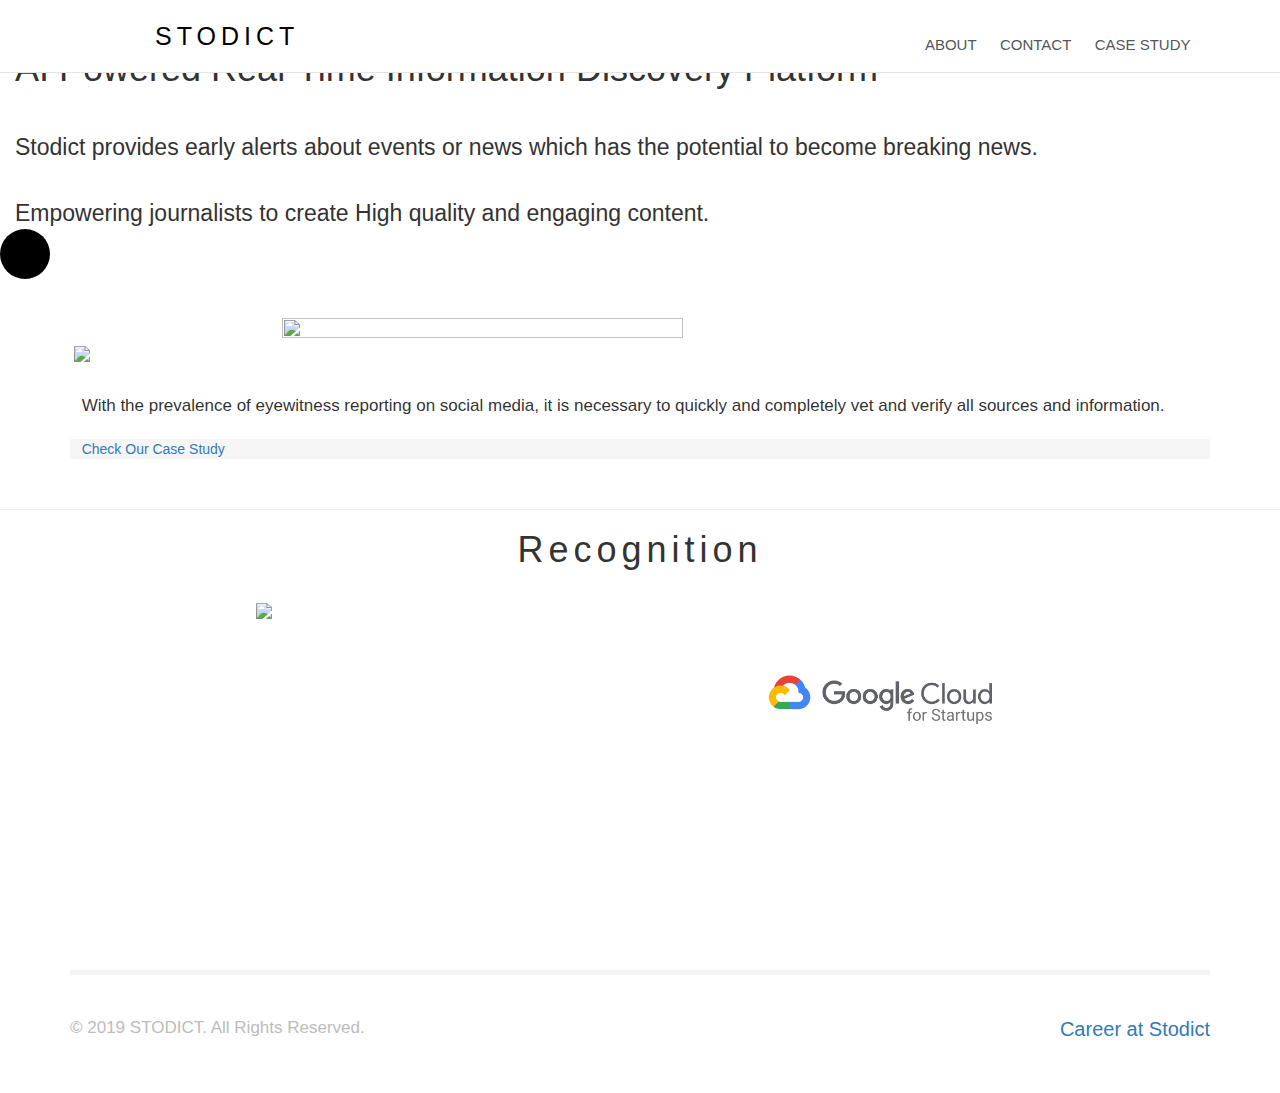
==== index.html @ 2df791da "recognition" ====
<!DOCTYPE html>
<html lang="en" >

<head>

<!-- Global site tag (gtag.js) - Google Analytics -->
<script async src="https://www.googletagmanager.com/gtag/js?id=UA-118294467-1"></script>
<script>
  window.dataLayer = window.dataLayer || [];
  function gtag(){dataLayer.push(arguments);}
  gtag('js', new Date());

  gtag('config', 'UA-118294467-1');
</script>

 
  <meta charset="UTF-8">
  <meta name="viewport" content="width=device-width, initial-scale=1">
  
  <meta name="google-site-verification" content="S7EbKhfclHa_oPUvwBUiOT16Jcrh5dKAraSUm3Cvvq4" />
  
  <title>STODICT|AI powered Media Intelligence platform</title>


<link href="https://fonts.googleapis.com/icon?family=Material+Icons" rel="stylesheet">
<link href="https://fonts.googleapis.com/css?family=Karla" rel="stylesheet">

      <link rel="stylesheet" href="css/style.css">
           

      <link rel="stylesheet" href="style2.css">
      <script type="application/ld+json">
{
  "@context": "http://schema.org",
  "@type": "Organization",
 "url": "http://www.stodict.com",
  "logo": "http://www.stodict.com/logot.png"
  "name": "ICO Analysis Platform",
  "contactPoint": {
    "@type": "ContactPoint",
    "telephone": "+918543048894",
    "contactType": "Customer service"
  }
}
</script>
      
      <style>
      .intro{display:none;}
      .pts:hover{display:inline;}
      
      .t1:hover {border-width:0px;}
      hr {
    display: block;
    height: 1px;
    border: 0;
    border-top: 1px solid #ccc;
    margin: 1em 0;
    padding: 0;
}
      </style>


</head>

<body>


<!doctype html>
<!--[if lt IE 7 ]> <html lang="en-US" prefix="og: http://ogp.me/ns#" class="ie6"> <![endif]-->
<!--[if IE 7 ]>    <html lang="en-US" prefix="og: http://ogp.me/ns#" class="ie7"> <![endif]-->
<!--[if IE 8 ]>    <html lang="en-US" prefix="og: http://ogp.me/ns#" class="ie8"> <![endif]-->
<!--[if IE 9 ]>    <html lang="en-US" prefix="og: http://ogp.me/ns#" class="ie9"> <![endif]-->
<!--[if (gt IE 9)|!(IE)]><!--> <html lang="en-US" prefix="og: http://ogp.me/ns#"> <!--<![endif]-->
<head>
	<meta charset="utf-8">
	<meta http-equiv="X-UA-Compatible" content="IE=edge,chrome=1">
	<title>STODICT</title>
    <meta name="viewport" content="width=device-width,initial-scale=1,minimal-ui">
	<link rel="shortcut icon" href="https://jasonalvis.co.uk/wp-content/themes/jasonalvis/assets/images/favicon.ico">
    <meta name="keywords" content="STODICT,cryptocurrenct,bitcoin,crypto trading">
    <meta name="mobile-web-app-capable" content="yes">
	<script type="text/javascript" src="js/ecl2mzj.js"></script>
		<script type="text/javascript" src="js/index.js"></script>

	<script type="text/javascript">try{Typekit.load();}catch(e){}</script>


<link rel="EditURI" type="application/rsd+xml" title="RSD" href="https://jasonalvis.co.uk/xmlrpc.php?rsd" />
<link rel="wlwmanifest" type="application/wlwmanifest+xml" href="https://jasonalvis.co.uk/wp-includes/wlwmanifest.xml" />
<link rel="stylesheet" href="https://maxcdn.bootstrapcdn.com/bootstrap/3.3.7/css/bootstrap.min.css">
<link rel="stylesheet" href="https://cdnjs.cloudflare.com/ajax/libs/font-awesome/4.7.0/css/font-awesome.min.css">

	<!--[if lt IE 9]>
	<script type="text/javascript" src="https://jasonalvis.co.uk/wp-content/themes/jasonalvis/assets/js/libs/selectivizr.min.js"></script>
	<![endif]-->
	
	<style>
	
    #bc{
        background-image:url("images/nasa.jpg");
    }

.dropdown {
    position: relative;
    display: inline-block;
}

.dropdown-content {
    display: none;
    position: absolute;
    background-color: #f1f1f1;
    min-width: 160px;
    box-shadow: 0px 8px 16px 0px rgba(0,0,0,0.2);
    z-index: 0;
}

.dropdown-content a {
    color: black;
    padding: 12px 16px;
    text-decoration: none;
    display: block;
}


.dropdown:hover .dropdown-content {display: block;}

.cat1:hover{background:#fff;}



.pl{height:84px;}

.topnav .icon {
  display: none;
}

@media screen and (max-width: 600px) {
  .topnav a:not(:first-child) {display: none;}
  .topnav a.icon {
    float: right;
    display: block;
  }
}

@media screen and (max-width: 600px) {
  .topnav.responsive {position: relative;}
  .topnav.responsive .icon {
    position: absolute;
    right: 0;
    top: 0;
  }
  .topnav.responsive a {
    float: none;
    display: block;
    text-align: left;
  }
}
	</style>
	
</head>

<body class="home blog">

	<div class="site-wrapper">


<div class="canvas-panel">
    <div class="js-canvas-close">
        <a href="#" class="icon" title="Close"></a>
    </div>

    



<div class="twitter-feed">
    <h6>Latest tweets</h6></div><!-- .twitter-feed --></div><!-- .canvas-panel -->
		<div class="site-main">
			<div class="site-content">
				<header class="header">
					<div class="container">
						<div class="column-group">
							<h1 class="logo">
								<a href="" title="STODIC">
									STODICT							</a>
							</h1>

<div class="topnav" id="myTopnav">
              <div style="float:right;padding-top:34px;">
                <a href="about.html" class="mbh" style="font-size:15px;color:#53565a;">ABOUT</a>&nbsp &nbsp &nbsp
                
                <!--<div class="dropdown">-->
             <!--<a href="" class="dropbtn" style="font-size:15px;color:#53565a;">SERVICES</a>&nbsp &nbsp &nbsp-->
              <!--<div class="dropdown-content">-->
    <!--<a class="cat1" href="/indexb.html">Corporates</a>-->
    <!--<a class="cat1" href="#">News</a>-->
    <!--<a class="cat1" href="#">Finance</a>-->
  <!--</div>-->
  <!--</div>-->
               <!---->
                                <a href="contact.html" class="mbh" style="font-size:15px;color:#53565a;">CONTACT</a>&nbsp &nbsp &nbsp
                                <a href="/Stodict.pdf" class="mbh" style="font-size:15px;color:#53565a;">CASE STUDY</a>&nbsp &nbsp &nbsp

                <a href="javascript:void(0);" class="icon" onclick="myFunction()">
    <i class="fa fa-bars"></i>
  </a>
              </div></div>

						</div><!-- .column-group -->
					</div><!-- .container -->
					
				</header>

<section class="home-introduction" id="bc">
    <div class="image">
    </div>

    <table>
        <tr>
            <td>
                <div class="container">
                    <div class="hell" style=" width:100%;padding-top:2.5%;font-size: 23px;">
                        <h1 class="headai" style="">AI Powered Real-Time Information Discovery Platform</h1>
                        </br>Stodict provides early alerts about events or news which has the potential to become breaking news.</br>
                        </br>Empowering journalists to create High quality and engaging content.</br>
                        
                        
                    </div>
                    
                </div>
                
            </td>
        </tr>
    </table>

    <a href="#std" class="arrow arrow-down scroll-down">
        Scroll Down    </a>
        
</section>

<section class="mbbot"> <div class="botmb" style="padding-top:3%;width:100%;"><img style="width:56%;height:20%;display:block;margin:auto;" src="ezgif.gif"></section>
<section class="section-txt module-top scroll-down-to" id="std">
    <div class="container">
        <div class="column-group">
        
         <div class="column two" id="clk">
            <!---
                <a href="#" class="button button-lg button-reverse" title="About me">
                    STODICT               </a>
                    
                    --->
                    <img src="images/cross4.png" style="padding:1px; padding-left:4px;"></img>


            </div>
        
            <div class="column one">
                <p style="color:#dc4f46;font-family: sans-serif;"></p></br>
                <ul>
                <li style="display:flex;"> &nbsp &nbsp<p class="pts" style="color:#000000d4;display:inline;font-family: sans-serif;">With the prevalence of eyewitness reporting on social media, it is necessary to quickly and completely vet and verify all sources and information.
</p></li></br>



		<li style="display:flex; background-color: whitesmoke;"> &nbsp &nbsp<a href="/Stodict.pdf" class="pts" style="display:inline;font-family:  sans-serif;"> Check Our Case Study
</a></li></br>


                </ul>
            </div>
            
            

            
        </div><!-- .column-group -->
    </div><!-- .container -->
</section>
                <hr/>
                <section>
                    <div><h1 style="text-align:center;font-family: 'Montserrat', sans-serif; font-weight:400;letter-spacing: 5px;
    color: #333;">Recognition</h1></br>
                        <div style=" margin-left:20%;">
                        <div style="height:100%;width:50%;float:left;"><img style="width:224px; align:center;" src="images/nasscom.jpg"></div>
                        <div style="height:100%;width:50%;float:right; padding-top:7%;"><img style="width:224px; align:center;" src="images/gcs.png"></div>
                         </div>
                        </div>
                </section>
                </br> </br> </br> </br> </br> </br> </br> </br> </br> </br> </br> </br> </br> </br> </br> </br>

                    <footer class="footer">
                        <div class="container">
                            <div class="column-group">
                                <div class="column">
                                    <p>&copy; 2019 STODICT. All Rights Reserved.</p>
                                </div>

                                <div class="column">
                                    <div class="social-links">
                                        <ul>
                                         <a href="careers.html" style="font-size:20px;">Career at Stodict</a>
                                         
                                        </ul>
                                    </div>
                                </div>
                            </div><!-- .column-group -->
                        </div><!-- .container -->
                    </footer>

                    
                </div><!-- .site-content -->
            </div><!-- .site-main -->

  <script src='https://cdnjs.cloudflare.com/ajax/libs/vue/2.3.4/vue.min.js'></script>
<script src='https://cdnjs.cloudflare.com/ajax/libs/vue-resource/1.2.1/vue-resource.min.js'></script>
<script>
function myFunction() {
    var x = document.getElementById("myTopnav");
    if (x.className === "topnav") {
        x.className += " responsive";
    } else {
        x.className = "topnav";
    }
}
</script>
    <script  src="js/indext.js"></script>
    <!-- Start of Async Drift Code -->
<script>
"use strict";

!function() {
  var t = window.driftt = window.drift = window.driftt || [];
  if (!t.init) {
    if (t.invoked) return void (window.console && console.error && console.error("Drift snippet included twice."));
    t.invoked = !0, t.methods = [ "identify", "config", "track", "reset", "debug", "show", "ping", "page", "hide", "off", "on" ], 
    t.factory = function(e) {
      return function() {
        var n = Array.prototype.slice.call(arguments);
        return n.unshift(e), t.push(n), t;
      };
    }, t.methods.forEach(function(e) {
      t[e] = t.factory(e);
    }), t.load = function(t) {
      var e = 3e5, n = Math.ceil(new Date() / e) * e, o = document.createElement("script");
      o.type = "text/javascript", o.async = !0, o.crossorigin = "anonymous", o.src = "https://js.driftt.com/include/" + n + "/" + t + ".js";
      var i = document.getElementsByTagName("script")[0];
      i.parentNode.insertBefore(o, i);
    };
  }
}();
drift.SNIPPET_VERSION = '0.3.1';
drift.load('ifd7xdirtkdr');
</script>
<!-- End of Async Drift Code -->

        </div><!-- .site-wrapper -->
	</body>
</html>



</body>

</html>
---- css/style.css ----
html,body,div,span,applet,object,iframe,h1,h2,h3,h4,h5,h6,p,blockquote,pre,a,abbr,acronym,address,big,cite,code,del,dfn,em,img,ins,kbd,q,s,samp,small,strike,strong,sub,sup,tt,var,b,u,i,center,dl,dt,dd,ol,ul,li,fieldset,form,label,legend,table,caption,tbody,tfoot,thead,tr,th,td,article,aside,canvas,details,embed,figure,figcaption,footer,header,hgroup,menu,nav,output,ruby,section,summary,time,mark,audio,video {
    margin: 0;
    padding: 0;
    border: 0;
    font: inherit;
    font-size: 100%;
    vertical-align: baseline;
}

#team{
height:100vh;
}
#teams{background-color:#fcfcfc;padding-bottom: 150px;}
#demo{height:100%;padding:74px;}
#demod{}
#graph{height:100vh;}
#tle{
text-align:center;
width: 100%;
  font-family: "Yeseva One", cursive;
  font-size: 3.3em;
  color: #282828;
  margin-bottom: 15px;
}

.img{
margin:auto;
padding:0px;
display:inline;
border-radius: 100%;
  color: #fafafa;
  display: -webkit-box;
  display: -ms-flexbox;
  display: flex;
  -webkit-box-flex: 0;
  -ms-flex: 0 0 200px;
  flex: 0 0 200px;
  height: 100px;
  -webkit-box-pack: center;
  -ms-flex-pack: center;
  justify-content: center;
  overflow: hidden;
  position: relative;
  width: auto;
}
.lin{width:50px;height:50px;}

.t1{
text-align: center;

padding-top:51px;
border-color:#80808038;
border-style:solid;
border-width:1px;
float:left;
width:300px;
height:329px;}

.t1{
text-align: center;
padding-top:51px;
float:left;
width:300px;
height:329px;}

.img:hover{

    opacity: 0.4;
}
#cnt{
width:1000px;
 padding-top: 2%;
    top: 0;
    bottom: 0;
    left: 0;
    right: 0;
    margin:auto;
    padding-bottom:2%;

}
.cnt2{
width:1000px;
 padding-top: 2%;
    top: 0;
    bottom: 0;
    left: 0;
    right: 0;
    margin:auto;

}
html {
    line-height: 1;
}

ol,ul {
    list-style: none;
}

table {
    border-collapse: collapse;
    border-spacing: 0;
}

caption,th,td {
    text-align: left;
    font-weight: normal;
    vertical-align: middle;
}

q,blockquote {
    quotes: none;
}

q:before,q:after,blockquote:before,blockquote:after {
    content: "";
    content: none;
}

a img {
    border: none;
}

article,aside,details,figcaption,figure,footer,header,hgroup,menu,nav,section,summary {
    display: block;
}

@font-face {
    font-family:'icomoon';src:url("../fonts/icomoon.eot?igw93o");src:url("../fonts/icomoon.eot?#iefixigw93o") format("embedded-opentype"),url("../fonts/icomoon.woff?igw93o") format("woff"),url("../fonts/icomoon.ttf?igw93o") format("truetype"),url("../fonts/icomoon.svg?igw93o#icomoon") format("svg");font-weight:normal;font-style:normal;
}

[class^="icon-"],[class*=" icon-"] {
    font-family: 'icomoon';
    speak: none;
    font-style: normal;
    font-weight: normal;
    font-variant: normal;
    text-transform: none;
    line-height: 1;
    -webkit-font-smoothing: antialiased;
    -moz-osx-font-smoothing: grayscale;
}

.icon-mail:before {
    content: "\e60b";
}

.icon-twitter:before {
    content: "\e60a";
}

.icon-skype:before {
    content: "\e609";
}

.icon-pinterest:before {
    content: "\e608";
}

.icon-github:before {
    content: "\e600";
}

.icon-googleplus:before {
    content: "\e603";
}

.icon-linkedin:before {
    content: "\e604";
}

.icon-facebook:before {
    content: "\e607";
}

.icon-magento:before {
    content: "\e605";
}

.icon-design:before {
    content: "\e60c";
}

.icon-cart:before {
    content: "\e601";
}

.icon-mobile:before {
    content: "\e602";
}

.icon-code:before {
    content: "\e606";
}

.icon-wordpress:before {
    content: "\e60d";
}

@-moz-keyframes spinningH {
    from {
        -moz-transform: rotateX(0deg) rotateY(0deg);
    }

    to {
        -moz-transform: rotateX(360deg) rotateY(360deg);
    }
}

@-webkit-keyframes spinningH {
    from {
        -webkit-transform: rotateX(0deg) rotateY(0deg);
    }

    to {
        -webkit-transform: rotateX(360deg) rotateY(360deg);
    }
}

@-o-keyframes spinningH {
    from {
        -o-transform: rotateX(0deg) rotateY(0deg);
    }

    to {
        -o-transform: rotateX(360deg) rotateY(360deg);
    }
}

@-ms-keyframes spinningH {
    from {
        -ms-transform: rotateX(0deg) rotateY(0deg);
    }

    to {
        -ms-transform: rotateX(360deg) rotateY(360deg);
    }
}

@keyframes spinningH {
    from {
        transform: rotateX(0deg) rotateY(0deg);
    }

    to {
        transform: rotateX(360deg) rotateY(360deg);
    }
}

@-webkit-keyframes bounce {
    0%,20%,50%,80%,100% {
        -webkit-transform: translateY(0);
    }

    40% {
        -webkit-transform: translateY(-30px);
    }

    60% {
        -webkit-transform: translateY(-15px);
    }
}

@-moz-keyframes bounce {
    0%,20%,50%,80%,100% {
        -moz-transform: translateY(0);
    }

    40% {
        -moz-transform: translateY(-30px);
    }

    60% {
        -moz-transform: translateY(-15px);
    }
}

@-o-keyframes bounce {
    0%,20%,50%,80%,100% {
        -o-transform: translateY(0);
    }

    40% {
        -o-transform: translateY(-30px);
    }

    60% {
        -o-transform: translateY(-15px);
    }
}

@keyframes bounce {
    0%,20%,50%,80%,100% {
        transform: translateY(0);
    }

    40% {
        transform: translateY(-30px);
    }

    60% {
        transform: translateY(-15px);
    }
}

@-moz-keyframes fadeInDown {
    0% {
        -moz-transform: translateY(-20px);
        transform: translateY(-20px);
        opacity: 0;
    }

    100% {
        -moz-transform: translateY(0);
        transform: translateY(0);
        opacity: 1;
    }
}

@-webkit-keyframes fadeInDown {
    0% {
        -webkit-transform: translateY(-20px);
        transform: translateY(-20px);
        opacity: 0;
    }

    100% {
        -webkit-transform: translateY(0);
        transform: translateY(0);
        opacity: 1;
    }
}

@-o-keyframes fadeInDown {
    0% {
        -o-transform: translateY(-20px);
        transform: translateY(-20px);
        opacity: 0;
    }

    100% {
        -o-transform: translateY(0);
        transform: translateY(0);
        opacity: 1;
    }
}

@-ms-keyframes fadeInDown {
    0% {
        -ms-transform: translateY(-20px);
        transform: translateY(-20px);
        opacity: 0;
    }

    100% {
        -ms-transform: translateY(0);
        transform: translateY(0);
        opacity: 1;
    }
}

@keyframes fadeInDown {
    0% {
        transform: translateY(-20px);
        opacity: 0;
    }

    100% {
        transform: translateY(0);
        opacity: 1;
    }
}

.bounce {
    -webkit-animation: 1s ease both;
    -moz-animation: 1s ease both;
    -ms-animation: 1s ease both;
    -o-animation: 1s ease both;
    animation: 1s ease both;
    -webkit-animation-name: bounce;
    -moz-animation-name: bounce;
    -o-animation-name: bounce;
    animation-name: bounce;
}

.fade-in-down {
    -webkit-animation: 1s ease both;
    -moz-animation: 1s ease both;
    -ms-animation: 1s ease both;
    -o-animation: 1s ease both;
    animation: 1s ease both;
    -webkit-animation-name: fadeInDown;
    -moz-animation-name: fadeInDown;
    -o-animation-name: fadeInDown;
    animation-name: fadeInDown;
}

.css-animate {
    -webkit-animation-fill-mode: both;
    -moz-animation-fill-mode: both;
    -ms-animation-fill-mode: both;
    -o-animation-fill-mode: both;
    animation-fill-mode: both;
    -webkit-animation-duration: 1s;
    -moz-animation-duration: 1s;
    -ms-animation-duration: 1s;
    -o-animation-duration: 1s;
    animation-duration: 1s;
}

.css-fade-in {
    -webkit-animation-duration: .7s;
    -moz-animation-duration: .7s;
    -ms-animation-duration: .7s;
    -o-animation-duration: .7s;
    animation-duration: .7s;
    -webkit-animation-delay: .3s;
    -moz-animation-delay: .3s;
    -ms-animation-delay: .3s;
    -o-animation-delay: .3s;
    animation-delay: .3s;
    -webkit-animation-name: css-fade-in;
    -moz-animation-name: css-fade-in;
    -o-animation-name: css-fade-in;
    animation-name: css-fade-in;
}

@-webkit-keyframes css-fade-in {
    0% {
        opacity: 0;
    }

    100% {
        opacity: 1;
    }
}

@-moz-keyframes css-fade-in {
    0% {
        opacity: 0;
    }

    100% {
        opacity: 1;
    }
}

@-o-keyframes css-fade-in {
    0% {
        opacity: 0;
    }

    100% {
        opacity: 1;
    }
}

@keyframes css-fade-in {
    0% {
        opacity: 0;
    }

    100% {
        opacity: 1;
    }
}/*! normalize.css v3.0.0 | MIT License | git.io/normalize */html {
    font-family: sans-serif;
    -ms-text-size-adjust: 100%;
    -webkit-text-size-adjust: 100%;
}

body {
    margin: 0;
}

article,aside,details,figcaption,figure,footer,header,hgroup,main,nav,section,summary {
    display: block;
}

audio,canvas,progress,video {
    display: inline-block;
    vertical-align: baseline;
}

audio:not([controls]) {
    display: none;
    height: 0;
}

[hidden],template {
    display: none;
}

a {
    background: transparent;
}

a:active,a:hover {
    outline: 0;
}

abbr[title] {
    border-bottom: 1px dotted;
}

b,strong {
    font-weight: bold;
}

dfn {
    font-style: italic;
}

h1 {
    font-size: 2em;
    margin: 0.67em 0;
}

mark {
    background: #ff0;
    color: #000;
}

small {
    font-size: 80%;
}

sub,sup {
    font-size: 75%;
    line-height: 0;
    position: relative;
    vertical-align: baseline;
}

sup {
    top: -0.5em;
}

sub {
    bottom: -0.25em;
}

img {
    border: 0;
}

svg:not(:root) {
    overflow: hidden;
}

figure {
    margin: 1em 40px;
}

hr {
    -moz-box-sizing: content-box;
    box-sizing: content-box;
    height: 0;
}

pre {
    overflow: auto;
}

code,kbd,pre,samp {
    font-family: monospace, monospace;
    font-size: 1em;
}

button,input,optgroup,select,textarea {
    color: inherit;
    font: inherit;
    margin: 0;
}

button {
    overflow: visible;
}

button,select {
    text-transform: none;
}

button,html input[type="button"],input[type="reset"],input[type="submit"] {
    -webkit-appearance: button;
    cursor: pointer;
}

button[disabled],html input[disabled] {
    cursor: default;
}

button::-moz-focus-inner,input::-moz-focus-inner {
    border: 0;
    padding: 0;
}

input {
    line-height: normal;
}

input[type="checkbox"],input[type="radio"] {
    box-sizing: border-box;
    padding: 0;
}

input[type="number"]::-webkit-inner-spin-button,input[type="number"]::-webkit-outer-spin-button {
    height: auto;
}

input[type="search"] {
    -webkit-appearance: textfield;
    -moz-box-sizing: content-box;
    -webkit-box-sizing: content-box;
    box-sizing: content-box;
}

input[type="search"]::-webkit-search-cancel-button,input[type="search"]::-webkit-search-decoration {
    -webkit-appearance: none;
}

fieldset {
    border: 1px solid #c0c0c0;
    margin: 0 2px;
    padding: 0.35em 0.625em 0.75em;
}

legend {
    border: 0;
    padding: 0;
}

textarea {
    overflow: auto;
}

optgroup {
    font-weight: bold;
}

table {
    border-collapse: collapse;
    border-spacing: 0;
}

td,th {
    padding: 0;
}

body {
    font-family: "proxima-nova",sans-serif;
    color: #333;
    font-weight: 400;
}

img {
    vertical-align: middle;
    max-width: 100%;
    height: auto;
}

a {
    text-decoration: none;
    -webkit-transition: color 0.1s linear;
    -moz-transition: color 0.1s linear;
    -o-transition: color 0.1s linear;
    transition: color 0.1s linear;
}

*::selection {
    background: #06ba8f;
    color: #fff;
}

*::-moz-selection {
    background: #06ba8f;
    color: #fff;
}

.site-content {
    padding-top: 120px;
}

@media only screen and (min-width: 993px) {
    .site-content {
        padding-top: 146px;
    }
}

.home .site-content {
    padding-top: 0;
}

input[type="text"],input[type="email"],input[type="search"],input[type="password"],textarea {
    -webkit-appearance: caret;
    -moz-appearance: caret;
    -webkit-border-radius: 0;
    -moz-border-radius: 0;
    -ms-border-radius: 0;
    -o-border-radius: 0;
    border-radius: 0;
}

fieldset {
    width: 100%;
    overflow: hidden;
    padding: 0;
    margin: 0;
    border: 0;
}

fieldset label {
    display: block;
    font-size: 17px;
    line-height: 28px;
    margin-bottom: 5px;
}

fieldset textarea,fieldset input {
    width: 100%;
    border: 1px solid #fff;
    background-color: #fff;
    font-size: 17px;
    padding: 7px 10px;
    margin: 0 0 15px;
    outline: none;
}

fieldset textarea:-webkit-autofill,fieldset input:-webkit-autofill {
    -webkit-box-shadow: 0 0 0 1000px white inset;
}

fieldset textarea.scf_error,fieldset input.scf_error {
    border-width: 2px;
    border-color: #c0392b;
}

fieldset textarea {
    line-height: 26px;
    resize: none;
}

#scf_contact {
    margin-top: 10px;
    -webkit-border-radius: 0;
    -moz-border-radius: 0;
    -ms-border-radius: 0;
    -o-border-radius: 0;
    border-radius: 0;
}

p.scf_success {
    background-color: #06ba8f;
    color: #fff;
    padding: 8px 15px;
}

p.scf_error {
    background-color: #c0392b;
    color: #fff;
    padding: 8px 15px;
}

#scf_success ul {
    font-size: 17px;
    line-height: 28px;
}

#scf_success ul li+li {
    margin-top: 15px;
}

#scf_success .label,#scf_success .value {
    display: block;
}

#scf_success .label {
    font-size: 17px;
    margin-bottom: 5px;
}

#scf_success .value {
    background-color: #fff;
    padding: 7px 10px;
}

.scf_reset {
    margin: 40px 0 0;
}

h1,.h1 {
    margin: 0;
    font-size: 28px;
    line-height: 28px;
    font-weight: 700;
    margin-bottom: 30px;
}

@media only screen and (min-width: 480px) {
    h1,.h1 {
        font-size: 33px;
        line-height: 35px;
    }
}

@media only screen and (min-width: 601px) {
    h1,.h1 {
        font-size: 52px;
        line-height: 50px;
    }
}

h2,.h2 {
    margin: 0 0 6px;
    font-size: 28px;
    line-height: 34px;
    font-weight: 600;
}

h3,.h3 {
    margin: 0 0 9px;
    font-size: 19px;
    line-height: 26px;
    font-weight: 600;
}

p {
    font-size: 17px;
    line-height: 26px;
    margin-bottom: 20px;
}

p.last,p:last-child {
    margin-bottom: 0;
}

p a:hover {
    color: #06ba8f;
}

a {
    color: #bcbcbc;
}

a:hover {
    color: #333;
}

a.active {
    color: #06ba8f;
    cursor: default;
}

a.active:hover {
    color: #06ba8f;
}

input[type="submit"],.button {
    display: inline-block;
    padding: 13px 22px;
    margin: 0;
    border: 2px solid #06ba8f;
    text-align: center;
    font-weight: 600;
    background-color: #06ba8f;
    color: #fff;
    font-size: 16px;
    -webkit-transition: background-color 0.2s ease-out;
    -webkit-transition-delay: 0s;
    -moz-transition: background-color 0.2s ease-out 0s;
    -o-transition: background-color 0.2s ease-out 0s;
    transition: background-color 0.2s ease-out 0s;
}

input[type="submit"].button-lg,.button.button-lg {
    padding: 20px 35px;
}

input[type="submit"]:hover,.button:hover {
    background-color: #181818;
    border-color: #181818;
    color: #fff;
}

input[type="submit"].button-reverse,.button.button-reverse {
    background-color: #fff;
    color: #333;
}

input[type="submit"].button-reverse:hover,.button.button-reverse:hover {
    background-color: #181818;
    color: #fff;
}

.nav-btn {
    display: block;
    margin: 0;
    padding: 0;
    width: 29px;
    height: 25px;
    overflow: hidden;
    border: 0;
    outline: none;
    background-color: transparent;
}

.nav-btn span {
    display: block;
    width: 100%;
    height: 3px;
    font-size: 0;
    background-color: #000;
    -webkit-transform: translateY(0px);
    -moz-transform: translateY(0px);
    -ms-transform: translateY(0px);
    -o-transform: translateY(0px);
    transform: translateY(0px);
    -webkit-transition-property: all;
    -moz-transition-property: all;
    -o-transition-property: all;
    transition-property: all;
    -webkit-transition-duration: 0.3s;
    -moz-transition-duration: 0.3s;
    -o-transition-duration: 0.3s;
    transition-duration: 0.3s;
}

.nav-btn span:before,.nav-btn span:after {
    content: "";
    position: absolute;
    left: 0;
    width: 100%;
    height: 100%;
    background-color: #000;
    -webkit-transition-property: -webkit-transform,background;
    -moz-transition-property: -moz-transform,background;
    -o-transition-property: -o-transform,background;
    transition-property: transform,background;
    -webkit-transition-duration: 0.3s,0.3s;
    -moz-transition-duration: 0.3s,0.3s;
    -o-transition-duration: 0.3s,0.3s;
    transition-duration: 0.3s,0.3s;
}

.nav-btn span:before {
    -webkit-transform: translateY(-9px);
    -moz-transform: translateY(-9px);
    -ms-transform: translateY(-9px);
    -o-transform: translateY(-9px);
    transform: translateY(-9px);
}

.nav-btn span:after {
    -webkit-transform: translateY(9px);
    -moz-transform: translateY(9px);
    -ms-transform: translateY(9px);
    -o-transform: translateY(9px);
    transform: translateY(9px);
}

.canvas-open .nav-btn span {
    -webkit-transform: translateY(16px);
    -moz-transform: translateY(16px);
    -ms-transform: translateY(16px);
    -o-transform: translateY(16px);
    transform: translateY(16px);
}

.canvas-open .nav-btn span:before {
    -webkit-transform: translateY(-16px) rotate(45deg);
    -moz-transform: translateY(-16px) rotate(45deg);
    -ms-transform: translateY(-16px) rotate(45deg);
    -o-transform: translateY(-16px) rotate(45deg);
    transform: translateY(-16px) rotate(45deg);
}

.canvas-open .nav-btn span:after {
    -webkit-transform: translateY(-16px) rotate(-45deg);
    -moz-transform: translateY(-16px) rotate(-45deg);
    -ms-transform: translateY(-16px) rotate(-45deg);
    -o-transform: translateY(-16px) rotate(-45deg);
    transform: translateY(-16px) rotate(-45deg);
}

.canvas-open .nav-btn:hover span:before {
    -webkit-transform: translateY(-16px) rotate(45deg);
    -moz-transform: translateY(-16px) rotate(45deg);
    -ms-transform: translateY(-16px) rotate(45deg);
    -o-transform: translateY(-16px) rotate(45deg);
    transform: translateY(-16px) rotate(45deg);
}

.canvas-open .nav-btn:hover span:after {
    -webkit-transform: translateY(-16px) rotate(-45deg);
    -moz-transform: translateY(-16px) rotate(-45deg);
    -ms-transform: translateY(-16px) rotate(-45deg);
    -o-transform: translateY(-16px) rotate(-45deg);
    transform: translateY(-16px) rotate(-45deg);
}

.scroll-down {
    display: inline-block;
    width: 50px;
    height: 50px;
    background-color: #000;
    z-index: 10;
    -webkit-border-radius: 100%;
    -moz-border-radius: 100%;
    -ms-border-radius: 100%;
    -o-border-radius: 100%;
    border-radius: 100%;
    background-image: url('bg.jpg');
    background-repeat: no-repeat;
    background-position: 0 0;
    text-indent: -9999px;
}

@media (-webkit-min-device-pixel-ratio: 1.5), (min--moz-device-pixel-ratio: 1.5), (-o-min-device-pixel-ratio: 3 / 2), (min-device-pixel-ratio: 1.5), (min-resolution: 144dpi), (min-resolution: 1.5dppx) {
    .scroll-down {
        background-image: url('bg.jpg');
        background-position: 0 0;
        -webkit-background-size: 50px auto;
        -moz-background-size: 50px auto;
        -o-background-size: 50px auto;
        background-size: 50px auto;
    }
}

.a-center {
    text-align: center;
}

div.table {
    display: table;
    width: 100%;
    height: 100%;
}

div.table div.table-cell {
    display: table-cell;
    width: 100%;
    height: 100%;
    vertical-align: middle;
}

.triangle {
    position: absolute;
    top: 0;
    left: 50%;
    content: '';
    position: absolute;
    width: 0;
    height: 0;
    display: block;
    border-right: 16px solid transparent;
    border-left: 16px solid transparent;
    border-top: 16px solid #fff;
    border-bottom: none;
    z-index: 1;
    margin-left: -15px;
}

*,*:after,*:before {
    -webkit-box-sizing: border-box;
    -moz-box-sizing: border-box;
    box-sizing: border-box;
}

.container {
    width: 100%;
    padding: 0 15px;
    margin: 0 auto;
    max-width: 1700px;
}

@media only screen and (min-width: 993px) {
    .container {
        padding: 0 30px;
    }
}

@media only screen and (min-width: 1201px) {
    .container {
        padding: 0 50px;
    }
}

.column-group {
    list-style-type: none;
    padding: 0;
    margin: 0;
}

.column-group:after {
    content: '';
    display: table;
    clear: both;
}

.column-group>.column-group {
    clear: none;
    float: left;
    margin: 0 !important;
}

.column {
    float: left;
    width: 100%;
}

.site-cover {
    position: fixed;
    top: 0;
    left: 0;
    right: 0;
    bottom: 0;
    width: 100%;
    height: 100%;
    background: #28282e;
    z-index: 1000;
}

.site-cover .site-cover-contents {
    position: absolute;
    top: 50%;
    left: 50%;
    width: 440px;
    height: 140px;
    margin: -70px 0 0 -220px;
}

.loading-snippet {
    text-transform: uppercase;
    text-align: center;
    color: #fff;
}

.loading-snippet p {
    font-size: 25px;
    letter-spacing: 5px;
    margin-bottom: 30px;
}

.loading-cube-container {
    -webkit-perspective: 1000px;
    -moz-perspective: 1000px;
    -o-perspective: 1000px;
    -ms-perspective: 1000px;
    perspective: 1000px;
    -webkit-perspective-origin: 50% 50%;
    -moz-perspective-origin: 50% 50%;
    -moz-transform-origin: 50% 50%;
    -o-perspective-origin: 50% 50%;
    -ms-perspective-origin: 50% 50%;
    perspective-origin: 50% 50%;
}

.loading-cube {
    margin: 0 auto;
    height: 20px;
    width: 20px;
    -webkit-transition: -webkit-transform 0.1s linear;
    -moz-transition: -moz-transform 0.1s linear;
    -o-transition: -o-transform 0.1s linear;
    transition: transform 0.1s linear;
    -webkit-transform-style: preserve-3d;
    -moz-transform-style: preserve-3d;
    -ms-transform-style: preserve-3d;
    -o-transform-style: preserve-3d;
    transform-style: preserve-3d;
}

.loading-cube.animate {
    -webkit-animation: spinningH 1.5s infinite linear;
    -moz-animation: spinningH 1.5s infinite linear;
    -o-animation: spinningH 1.5s infinite linear;
    -ms-animation: spinningH 1.5s infinite linear;
    animation: spinningH 1.5s infinite linear;
}

.loading-cube div {
    position: absolute;
    height: 10px;
    width: 10px;
    padding: 10px;
    opacity: 1;
}

.loading-cube div:nth-child(1) {
    -webkit-transform: translateZ(10px);
    -moz-transform: translateZ(10px);
    -ms-transform: translateZ(10px);
    -o-transform: translateZ(10px);
    transform: translateZ(10px);
    background-color: #06ba8f;
    border: 1px solid #28282e;
}

.loading-cube div:nth-child(2) {
    -webkit-transform: rotateY(90deg) translateZ(10px);
    -moz-transform: rotateY(90deg) translateZ(10px);
    -ms-transform: rotateY(90deg) translateZ(10px);
    -o-transform: rotateY(90deg) translateZ(10px);
    transform: rotateY(90deg) translateZ(10px);
    background-color: #06ba8f;
    border: 1px solid #28282e;
}

.loading-cube div:nth-child(3) {
    -webkit-transform: rotateY(180deg) translateZ(10px);
    -moz-transform: rotateY(180deg) translateZ(10px);
    -ms-transform: rotateY(180deg) translateZ(10px);
    -o-transform: rotateY(180deg) translateZ(10px);
    transform: rotateY(180deg) translateZ(10px);
    background-color: #06ba8f;
    border: 1px solid #28282e;
}

.loading-cube div:nth-child(4) {
    -webkit-transform: rotateY(-90deg) translateZ(10px);
    -moz-transform: rotateY(-90deg) translateZ(10px);
    -ms-transform: rotateY(-90deg) translateZ(10px);
    -o-transform: rotateY(-90deg) translateZ(10px);
    transform: rotateY(-90deg) translateZ(10px);
    background-color: #06ba8f;
    border: 1px solid #28282e;
}

.loading-cube div:nth-child(5) {
    -webkit-transform: rotateX(-90deg) translateZ(10px) rotate(180deg);
    -moz-transform: rotateX(-90deg) translateZ(10px) rotate(180deg);
    -ms-transform: rotateX(-90deg) translateZ(10px) rotate(180deg);
    -o-transform: rotateX(-90deg) translateZ(10px) rotate(180deg);
    transform: rotateX(-90deg) translateZ(10px) rotate(180deg);
    background-color: #06ba8f;
    border: 1px solid #28282e;
}

.loading-cube div:nth-child(6) {
    -webkit-transform: rotateX(90deg) translateZ(10px);
    -moz-transform: rotateX(90deg) translateZ(10px);
    -ms-transform: rotateX(90deg) translateZ(10px);
    -o-transform: rotateX(90deg) translateZ(10px);
    transform: rotateX(90deg) translateZ(10px);
    background-color: #06ba8f;
    border: 1px solid #28282e;
}

.site-wrapper {
    position: relative;
}

.canvas-panel {
    position: fixed;
    top: 0;
    right: -300px;
    width: 300px;
    height: 100%;
    background-color: #181818;
    overflow: hidden;
    overflow-y: auto;
    -webkit-backface-visibility: hidden;
    -moz-backface-visibility: hidden;
    -ms-backface-visibility: hidden;
    backface-visibility: hidden;
    -webkit-overflow-scrolling: touch;
}

.site-main {
    position: relative;
    overflow: hidden;
    left: 0;
    width: 100%;
    height: 100%;
}

.header {
    position: fixed;
    top: 0;
    left: 0;
    z-index: 100;
    width: 100%;
    height: 73px;
    background: #fff;
    border-bottom: 1px solid #e4e4e4;
    -webkit-backface-visibility: hidden;
    -moz-backface-visibility: hidden;
    -ms-backface-visibility: hidden;
    backface-visibility: hidden;
}

.header .column-group {
    position: relative;
}

.header .logo {
    float: left;
    margin: 0;
    height: 73px;
    line-height: 73px;
    font-size: 22px;
    font-weight: 400;
    text-transform: uppercase;
    letter-spacing: 5px;
    margin-left: 85px;
}

@media only screen and (min-width: 480px) {
    .header .logo {
        font-size: 25px;
    }
}

.header .logo a {
    display: block;
    color: #000;
}

.footer {
    text-align: center;
    margin-top: 20px;
    color: #bcbcbc;
}

@media only screen and (min-width: 600px) {
    .footer {
        text-align: left;
    }
}

@media only screen and (min-width: 993px) {
    .footer {
        margin-top: 50px;
    }
}

.footer .column-group {
    border-top: 5px solid #f3f3f3;
    padding: 20px 0;
}

@media only screen and (min-width: 993px) {
    .footer .column-group {
        padding: 40px 0;
    }
}

@media only screen and (min-width: 600px) {
    .footer .column {
        width: 50%;
    }
}

.footer p,.footer .social-links li {
    font-size: 14px;
    line-height: 14px;
    margin: 0;
}

@media only screen and (min-width: 768px) {
    .footer p,.footer .social-links li {
        font-size: 17px;
        line-height: 26px;
    }
}

.footer .social-links {
    float: right;
    width: 100%;
    margin-top: 10px;
}

@media only screen and (min-width: 600px) {
    .footer .social-links {
        float: right;
        width: auto;
        margin-top: 0;
    }
}

.footer .social-links ul {
    font-size: 0;
}

.footer .social-links li {
    display: inline-block;
    margin-left: 10px;
}

.nav-btn-cont {
    float: right;
    padding-top: 24px;
}

.canvas-panel {
    padding: 0 30px;
}

.canvas-panel .js-canvas-close {
    position: absolute;
    top: 18px;
    right: 20px;
    cursor: pointer;
    padding: 10px;
}

.canvas-panel .js-canvas-close .icon {
    display: block;
    background-image: url('bg.jpg');
    background-repeat: no-repeat;
    background-position: 0 -126px;
    height: 16px;
    width: 16px;
    -webkit-transition: background 0.2s ease-in-out;
    -moz-transition: background 0.2s ease-in-out;
    -o-transition: background 0.2s ease-in-out;
    transition: background 0.2s ease-in-out;
}

@media (-webkit-min-device-pixel-ratio: 1.5), (min--moz-device-pixel-ratio: 1.5), (-o-min-device-pixel-ratio: 3 / 2), (min-device-pixel-ratio: 1.5), (min-resolution: 144dpi), (min-resolution: 1.5dppx) {
    .canvas-panel .js-canvas-close .icon {
        background-image: url('bg.jpg');
        background-position: 0 -172px;
        -webkit-background-size: 50px auto;
        -moz-background-size: 50px auto;
        -o-background-size: 50px auto;
        background-size: 50px auto;
    }
}

.canvas-panel .js-canvas-close:hover .icon {
    background-image: url('bg.jpg);
    background-repeat: no-repeat;
    background-position: 0 -172px;
}

@media (-webkit-min-device-pixel-ratio: 1.5), (min--moz-device-pixel-ratio: 1.5), (-o-min-device-pixel-ratio: 3 / 2), (min-device-pixel-ratio: 1.5), (min-resolution: 144dpi), (min-resolution: 1.5dppx) {
    .canvas-panel .js-canvas-close:hover .icon {
        background-image: url('bg.jpg');
        background-position: 0 -218px;
        -webkit-background-size: 50px auto;
        -moz-background-size: 50px auto;
        -o-background-size: 50px auto;
        background-size: 50px auto;
    }
}

.canvas-panel .primary-nav-container {
    margin-top: 28px;
}

.canvas-panel .primary-nav-container a {
    font-size: 17px;
    color: #777;
    text-transform: uppercase;
    letter-spacing: 1px;
}

.canvas-panel .primary-nav-container a:hover {
    color: #fff;
}

.canvas-panel .primary-nav-container li+li {
    margin-top: 20px;
}

.canvas-panel .social-links {
    margin-top: 52px;
    margin-bottom: 52px;
}

.canvas-panel .social-links li {
    display: inline-block;
    margin-right: 8px;
}

.canvas-panel .social-links a {
    color: #777;
    font-size: 25px;
}

.canvas-panel .social-links a:hover {
    color: #fff;
}

.canvas-panel .social-links .txt {
    position: absolute;
    top: -9999px;
    left: -9999px;
}

.canvas-panel .twitter-feed {
    margin-bottom: 26px;
    color: #777;
}

.canvas-panel .twitter-feed h6 {
    color: #fff;
    text-transform: uppercase;
    font-size: 17px;
    margin-bottom: 15px;
}

.canvas-panel .twitter-feed li {
    font-size: 16px;
    line-height: 25px;
}

.canvas-panel .twitter-feed li>span {
    display: block;
}

.canvas-panel .twitter-feed li+li {
    margin-top: 20px;
}

.canvas-panel .twitter-feed a {
    color: #777;
}

.canvas-panel .twitter-feed a:hover {
    color: #fff;
}

.canvas-panel .twitter-feed .meta a {
    color: #3c3c3c;
}

.canvas-panel .twitter-feed .meta a:hover {
    color: #fff;
}

@media only screen and (max-width: 600px) {
    .nav-single {
        margin-top: 20px;
        margin-left: -5px;
        margin-right: -5px;
    }
}

.nav-single:after {
    content: '';
    display: table;
    clear: both;
}

.nav-single span,.nav-single a {
    display: block;
}

.nav-single .nav-previous,.nav-single .nav-grid,.nav-single .nav-next {
    float: left;
}

@media only screen and (max-width: 600px) {
    .nav-single .nav-previous,.nav-single .nav-grid,.nav-single .nav-next {
        padding-left: 5px;
        padding-right: 5px;
    }
}

.nav-single a {
    text-indent: -9999px;
}

@media only screen and (max-width: 600px) {
    .nav-single a {
        padding-top: 12px;
        height: 40px;
        background-color: #f3f3f3;
    }
}

.nav-single a:hover span {
    filter: progid:DXImageTransform.Microsoft.Alpha(Opacity=100);
    opacity: 1;
}

.nav-single a span {
    margin: 0 auto;
    filter: progid:DXImageTransform.Microsoft.Alpha(Opacity=30);
    opacity: 0.3;
    -webkit-transition: opacity 0.25s ease-in-out;
    -moz-transition: opacity 0.25s ease-in-out;
    -o-transition: opacity 0.25s ease-in-out;
    transition: opacity 0.25s ease-in-out;
}

@media only screen and (max-width: 600px) {
    .nav-single .nav-previous {
        width: 45%;
    }
}

.nav-single .nav-previous span {
    background-image: url('bg.jpg');
    background-repeat: no-repeat;
    background-position: 0 -80px;
    height: 16px;
    width: 16px;
}

@media (-webkit-min-device-pixel-ratio: 1.5), (min--moz-device-pixel-ratio: 1.5), (-o-min-device-pixel-ratio: 3 / 2), (min-device-pixel-ratio: 1.5), (min-resolution: 144dpi), (min-resolution: 1.5dppx) {
    .nav-single .nav-previous span {
        background-image: url('bg.jpg');
        background-position: 0 -126px;
        -webkit-background-size: 50px auto;
        -moz-background-size: 50px auto;
        -o-background-size: 50px auto;
        background-size: 50px auto;
    }
}

@media only screen and (max-width: 600px) {
    .nav-single .nav-grid {
        width: 10%;
    }
}

@media only screen and (min-width: 601px) {
    .nav-single .nav-grid {
        margin: 0 10px;
    }
}

.nav-single .nav-grid span {
    background-image: url('bg.jpg');
    background-repeat: no-repeat;
    background-position: 0 -264px;
    height: 16px;
    width: 16px;
}

@media (-webkit-min-device-pixel-ratio: 1.5), (min--moz-device-pixel-ratio: 1.5), (-o-min-device-pixel-ratio: 3 / 2), (min-device-pixel-ratio: 1.5), (min-resolution: 144dpi), (min-resolution: 1.5dppx) {
    .nav-single .nav-grid span {
        background-image: url('bg.jpg');
        background-position: 0 -264px;
        -webkit-background-size: 50px auto;
        -moz-background-size: 50px auto;
        -o-background-size: 50px auto;
        background-size: 50px auto;
    }
}

@media only screen and (max-width: 600px) {
    .nav-single .nav-next {
        width: 45%;
    }
}

.nav-single .nav-next span {
    background-image: url('bg.jpg');
    background-repeat: no-repeat;
    background-position: 0 -218px;
    height: 16px;
    width: 16px;
}

@media (-webkit-min-device-pixel-ratio: 1.5), (min--moz-device-pixel-ratio: 1.5), (-o-min-device-pixel-ratio: 3 / 2), (min-device-pixel-ratio: 1.5), (min-resolution: 144dpi), (min-resolution: 1.5dppx) {
    .nav-single .nav-next span {
        background-image: url('bg.jpg');
        background-position: 0 -80px;
        -webkit-background-size: 50px auto;
        -moz-background-size: 50px auto;
        -o-background-size: 50px auto;
        background-size: 50px auto;
    }
}

.box-item .box-inner {
    position: relative;
    overflow: hidden;
    background-color: #f3f3f3;
}

.box-item .box-link {
    display: block;
}

.box-item img {
    width: 100%;
    -webkit-transition: opacity 0.4s ease,-webkit-transform 0.4s ease;
    -webkit-transition-delay: 0s,0s;
    -moz-transition: opacity 0.4s ease 0s,-moz-transform 0.4s ease 0s;
    -o-transition: opacity 0.4s ease 0s,-o-transform 0.4s ease 0s;
    transition: opacity 0.4s ease 0s,transform 0.4s ease 0s;
}

.box-item:hover img {
    -webkit-transform: scale(1.03, 1.03);
    -moz-transform: scale(1.03, 1.03);
    -ms-transform: scale(1.03, 1.03);
    -o-transform: scale(1.03, 1.03);
    transform: scale(1.03, 1.03);
}

.content-overlay {
    position: absolute;
    top: 0;
    left: 0;
    bottom: 0;
    right: 0;
    width: 100%;
    padding: 20px;
    color: #fff;
    background-color: #000;
    background-color: rgba(0,0,0,0);
    -webkit-transition: background-color 0.4s ease;
    -webkit-transition-delay: 0s;
    -moz-transition: background-color 0.4s ease 0s;
    -o-transition: background-color 0.4s ease 0s;
    transition: background-color 0.4s ease 0s;
}

@media only screen and (min-width: 601px) {
    .content-overlay {
        padding: 30px;
    }
}

@media only screen and (min-width: 768px) {
    .content-overlay {
        padding: 40px;
    }
}

.content-overlay h2,.content-overlay h3 {
    margin: 0;
    filter: progid:DXImageTransform.Microsoft.Alpha(Opacity=0);
    opacity: 0;
    -webkit-transform: translate(0px, 15px);
    -moz-transform: translate(0px, 15px);
    -ms-transform: translate(0px, 15px);
    -o-transform: translate(0px, 15px);
    transform: translate(0px, 15px);
    -webkit-transition: -webkit-transform 0.4s ease,opacity 0.4s ease;
    -webkit-transition-delay: 0s,0s;
    -moz-transition: -moz-transform 0.4s ease 0s,opacity 0.4s ease 0s;
    -o-transition: -o-transform 0.4s ease 0s,opacity 0.4s ease 0s;
    transition: transform 0.4s ease 0s,opacity 0.4s ease 0s;
}

.content-overlay h2 {
    margin-bottom: 5px;
}

.content-overlay h3 {
    font-weight: 300;
}

.no-touch .content-overlay:hover {
    background-color: #000;
    background-color: rgba(0,0,0,0.65);
}

.no-touch .content-overlay:hover .caption,.no-touch .content-overlay:hover .date,.no-touch .content-overlay:hover h2,.no-touch .content-overlay:hover h3 {
    filter: progid:DXImageTransform.Microsoft.Alpha(Opacity=100);
    opacity: 1;
    -webkit-transform: translate(0, 0);
    -moz-transform: translate(0, 0);
    -ms-transform: translate(0, 0);
    -o-transform: translate(0, 0);
    transform: translate(0, 0);
}

.no-touch .content-overlay:hover .date,.no-touch .content-overlay:hover h3 {
    -webkit-transition: -webkit-transform 0.4s,opacity 0.4s;
    -webkit-transition-delay: 0.2s,0.2s;
    -moz-transition: -moz-transform 0.4s 0.2s,opacity 0.4s 0.2s;
    -o-transition: -o-transform 0.4s 0.2s,opacity 0.4s 0.2s;
    transition: transform 0.4s 0.2s,opacity 0.4s 0.2s;
}

.filter {
    font-size: 17px;
    padding-bottom: 20px;
}

.filter .title {
    font-size: 15px;
    display: inline;
    margin: 0 10px 0 0;
    text-transform: uppercase;
    font-weight: 600;
}

.filter ul,.filter li {
    display: inline;
    list-style: none;
    padding: 0;
    margin: 0;
}

.filter li span {
    color: #bcbcbc;
}

.instagram-feed:after {
    content: '';
    display: table;
    clear: both;
}

.instagram-feed .feed {
    position: relative;
}

.instagram-feed h3 {
    padding-top: 50px;
    padding-bottom: 50px;
    margin: 0;
    text-align: center;
}

@media only screen and (min-width: 601px) {
    .instagram-feed h3 {
        padding-top: 100px;
        padding-bottom: 100px;
    }
}

.instagram-feed li {
    float: left;
    width: 50%;
    position: relative;
}

@media only screen and (min-width: 993px) {
    .instagram-feed li {
        width: 25%;
    }
}

.instagram-feed li a {
    display: block;
}

.instagram-feed .caption,.instagram-feed .date {
    display: block;
    font-weight: 300;
    filter: progid:DXImageTransform.Microsoft.Alpha(Opacity=0);
    opacity: 0;
    -webkit-transform: translate(0px, 15px);
    -moz-transform: translate(0px, 15px);
    -ms-transform: translate(0px, 15px);
    -o-transform: translate(0px, 15px);
    transform: translate(0px, 15px);
    -webkit-transition: -webkit-transform 0.4s ease,opacity 0.4s ease;
    -webkit-transition-delay: 0s,0s;
    -moz-transition: -moz-transform 0.4s ease 0s,opacity 0.4s ease 0s;
    -o-transition: -o-transform 0.4s ease 0s,opacity 0.4s ease 0s;
    transition: transform 0.4s ease 0s,opacity 0.4s ease 0s;
}

.instagram-feed .caption {
    margin: 0 0 23px;
    font-size: 19px;
    line-height: 30px;
}

.instagram-feed .date {
    font-size: 14px;
    font-weight: 400;
    text-transform: uppercase;
}

.module-top {
    margin-bottom: 31px;
}

@media only screen and (min-width: 993px) {
    .module-top {
        margin-bottom: 62px;
    }
}

.module-top .module-top-inner {
    position: relative;
}

.module-top h3 {
    margin: 0;
    font-weight: 400;
}

.module-top .contents {
    margin-top: 25px;
}

@media only screen and (min-width: 993px) {
    .module-top .contents {
        max-width: 45%;
    }
}

@media only screen and (min-width: 1201px) {
    p.middle {
        max-width: 70%;
        margin: 0 auto;
    }
}

#awwwards {
    position: absolute;
    width: 126px;
    height: 126px;
    text-indent: -666em;
    overflow: hidden;
    z-index: 999;
    -webkit-transition: all 1s ease;
    transition: all 1s ease;
}

#awwwards.top {
    top: 0;
}

#awwwards.bottom {
    bottom: 0;
}

#awwwards.left {
    left: 0;
}

#awwwards.right {
    right: 0;
}

#awwwards a {
    position: absolute;
    top: 0;
    left: 0;
    display: block;
    width: 126px;
    height: 126px;
    background-repeat: no-repeat;
    background-position: 4px -23px;
    background-size: 145px 145px;
}

#awwwards.top.left a {
    -webkit-transform: rotate(-90deg);
    transform: rotate(-90deg);
}

#awwwards.bottom.left a {
    background-position: -23px 4px;
}

#awwwards.bottom.right a {
    background-position: -23px 4px;
    -webkit-transform: rotate(-90deg);
    transform: rotate(-90deg);
}

#awwwards.honorable.black a {
    background-image: url(../images/ribbons/awwwards_honorable_black.png);
}

#awwwards.honorable.silver a {
    background-image: url(../images/ribbons/awwwards_honorable_silver.png);
}

#awwwards.honorable.white a {
    background-image: url(../images/ribbons/awwwards_honorable_white.png);
}

#awwwards.honorable.green a {
    background-image: url(../images/ribbons/awwwards_honorable_green.png);
}

@media only screen and (-Webkit-min-device-pixel-ratio: 1.5), only screen and (-moz-min-device-pixel-ratio: 1.5), only screen and (-o-min-device-pixel-ratio: 3 / 2), only screen and (min-device-pixel-ratio: 1.5) {
    #awwwards.honorable.black a {
        background-image: url(../images/ribbons/awwwards_honorable_black@2x.png);
    }

    #awwwards.honorable.silver a {
        background-image: url(../images/ribbons/awwwards_honorable_silver@2x.png);
    }

    #awwwards.honorable.white a {
        background-image: url(../images/ribbons/awwwards_honorable_white@2x.png);
    }

    #awwwards.honorable.green a {
        background-image: url(../images/ribbons/awwwards_honorable_green@2x.png);
    }
}

.home-introduction {
    position: relative;
    overflow: hidden;
    height: 400px;
    background-color: #2c3e50;
}

.home-introduction table {
    position: relative;
    z-index: 10;
    width: 100%;
    height: 100%;
}

.home-introduction table td {
    width: 100%;
    height: 100%;
    vertical-align: middle;
    color: #fff;
    text-align: center;
    padding-top: 73px;
    padding-bottom: 70px;
}

@media only screen and (min-device-width: 320px) and (max-device-width: 568px) and (orientation: landscape) {
    .home-introduction table td {
        padding-bottom: 0;
    }
}

.home-introduction h3 {
    font-weight: 300;
    opacity: 0.7;
    margin: 0;
}

.home-introduction h3 span {
    color: #06ba8f;
}

.home-introduction .image {
    position: absolute;
    top: 0;
    left: 0;
    right: 0;
    bottom: 0;
    width: 100%;
    height: 100%;
    background-size: cover;
    background-position: 50% 50%;
    background-attachment: fixed;
    background-image: url(bg.jpg);
    background-repeat: no-repeat;
    opacity: 0.85;
}

.home-introduction .scroll-down {
    position: absolute;
    bottom: 30px;
    left: 50%;
    margin-left: -25px;
}

@media only screen and (min-device-width: 320px) and (max-device-width: 568px) and (orientation: landscape) {
    .home-introduction .scroll-down {
        display: none;
    }
}

.section-txt {
    padding-top: 50px;
    padding-bottom: 50px;
    margin: 0;
}

@media only screen and (min-width: 601px) {
    .section-txt {
        padding-top: 100px;
        padding-bottom: 100px;
    }
}

.section-txt .container {
    max-width: 1200px;
}

.section-txt .column {
    text-align: center;
}

@media only screen and (min-width: 993px) {
    .section-txt .column {
        text-align: left;
        width: 50%;
    }
}

.section-txt .column.one {
    margin-bottom: 50px;
}

@media only screen and (min-width: 993px) {
    .section-txt .column.one {
        margin-bottom: 0;
    }
}

@media only screen and (min-width: 993px) {
    .section-txt .column.two {
        text-align: center;
        padding-top: 30px;
    }
}

.section-txt p {
    font-size: 29px;
    line-height: 38px;
    font-weight: 300;
}

.section-txt .button {
    width: 100%;
    margin: 20px 0 0;
}

.section-txt .button:first-child {
    margin: 0;
}

@media only screen and (min-width: 480px) {
    .section-txt .button {
        width: auto;
        margin: 0 20px;
    }
}

.section-services {
    position: relative;
    background: #f3f3f3;
    padding-top: 50px;
    padding-bottom: 35px;
    margin-bottom: 62px;
}

.section-services .column-group {
    margin-left: -15px;
    margin-right: -15px;
}

.section-services .column {
    padding: 15px;
}

@media only screen and (min-width: 601px) {
    .section-services .column {
        width: 50%;
    }

    .section-services .column:nth-child(2n+1) {
        clear: left;
    }
}

@media only screen and (min-width: 900px) {
    .section-services .column {
        width: 33.33333%;
    }

    .section-services .column:nth-child(2n+1) {
        clear: none;
    }

    .section-services .column:nth-child(3n+1) {
        clear: left;
    }
}

@media only screen and (max-width: 899px) {
    .section-services .column-2,.section-services .column-4,.section-services .column-6 {
        border-right: 0;
    }
}

@media only screen and (min-width: 900px) {
    .section-services .column-3,.section-services .column-6 {
        border-right: 0;
    }
}

.section-services .service .module-grid-padding {
    position: relative;
}

@media only screen and (min-width: 601px) {
    .section-services .service .module-grid-padding {
        padding-bottom: 170px;
    }
}

@media only screen and (min-width: 720px) {
    .section-services .service .module-grid-padding {
        padding-bottom: 135px;
    }
}

@media only screen and (min-width: 900px) {
    .section-services .service .module-grid-padding {
        padding-bottom: 170px;
    }
}

@media only screen and (min-width: 1201px) {
    .section-services .service .module-grid-padding {
        padding-bottom: 140px;
    }
}

@media only screen and (min-width: 1250px) {
    .section-services .service .module-grid-padding {
        padding-bottom: 150px;
    }
}

@media only screen and (min-width: 1530px) {
    .section-services .service .module-grid-padding {
        padding-bottom: 120px;
    }
}

.section-services .service .icon {
    font-size: 21px;
    padding-right: 5px;
}

@media only screen and (min-width: 601px) {
    .section-services .service .contents {
        position: absolute;
        bottom: 0;
        left: 0;
        min-height: 170px;
        width: 100%;
    }
}

@media only screen and (min-width: 720px) {
    .section-services .service .contents {
        min-height: 115px;
    }
}

@media only screen and (min-width: 900px) {
    .section-services .service .contents {
        min-height: 170px;
    }
}

@media only screen and (min-width: 993px) {
    .section-services .service .contents {
        min-height: 160px;
    }
}

@media only screen and (min-width: 1201px) {
    .section-services .service .contents {
        min-height: 130px;
    }
}

@media only screen and (min-width: 1250px) {
    .section-services .service .contents {
        min-height: 150px;
    }
}

@media only screen and (min-width: 1530px) {
    .section-services .service .contents {
        min-height: 110px;
    }
}

.section-services .service .contents p {
    margin: 0;
}

.portfolio-featured .column-group {
    margin-left: -1px;
}

.portfolio-featured .box-item {
    float: left;
    width: 100%;
    padding: 0 0 1px 1px;
}

@media only screen and (min-width: 768px) {
    .portfolio-featured .box-item {
        width: 50%;
    }
}

.portfolio-featured .box-item.portfolio-3 {
    float: right;
}

.portfolio-archive-main .column-group {
    margin-left: -10px;
    margin-right: -10px;
}

.portfolio-archive-main .box-item.invisible .box-link {
    cursor: default;
}

.portfolio-archive-main .box-item.invisible .content-overlay {
    display: none;
}

.portfolio-archive-main .box-item {
    float: left;
    width: 100%;
    padding: 10px;
}

@media only screen and (min-width: 601px) {
    .portfolio-archive-main .box-item {
        width: 50%;
    }
}

@media only screen and (min-width: 993px) {
    .portfolio-archive-main .box-item {
        width: 33.33333%;
    }
}

@media only screen and (min-width: 601px) {
    .single-portfolio .nav-single {
        position: absolute;
        top: 0;
        right: 0;
    }
}

.portfolio-main {
    position: relative;
}

.portfolio-main .column-group {
    margin-left: -10px;
    margin-right: -10px;
}

@media only screen and (min-width: 993px) {
    .portfolio-main .column-group {
        margin-left: -20px;
        margin-right: -20px;
    }
}

.portfolio-main .column {
    padding-left: 10px;
    padding-right: 10px;
}

@media only screen and (min-width: 993px) {
    .portfolio-main .column {
        padding-left: 20px;
        padding-right: 20px;
    }
}

@media only screen and (min-width: 993px) {
    .portfolio-main .column.portfolio-gallery {
        float: none;
        width: auto;
        margin-right: 492px;
    }
}

.portfolio-main .column.portfolio-writeup {
    float: right;
}

@media only screen and (min-width: 993px) {
    .portfolio-main .column.portfolio-writeup.portfolio-gallery-true {
        width: 492px;
    }
}

.portfolio-main .inner {
    position: relative;
}

.portfolio-gallery img {
    display: block;
}

.portfolio-gallery .item {
    margin-bottom: 20px;
}

@media only screen and (min-width: 993px) {
    .portfolio-gallery .item {
        margin-bottom: 50px;
    }
}

.portfolio-gallery .item:last-child {
    margin-bottom: 0;
}

.portfolio-writeup {
    margin-bottom: 20px;
}

@media only screen and (min-width: 993px) {
    .portfolio-writeup {
        margin-bottom: 0;
    }
}

.portfolio-writeup .entry-meta {
    font-size: 16px;
    line-height: 25px;
    margin-top: 45px;
}

.portfolio-writeup .entry-meta>div {
    margin-bottom: 20px;
}

.portfolio-writeup .entry-meta .label {
    text-transform: uppercase;
    font-weight: 600;
}

.portfolio-writeup .entry-meta a,.portfolio-writeup .entry-meta .value {
    color: #777;
}

.portfolio-writeup .entry-meta a:hover {
    color: #333;
}

.portfolio-writeup .entry-meta .launch a {
    color: #06ba8f;
    border-bottom: 2px solid #bcbcbc;
    padding-bottom: 3px;
}

.portfolio-writeup .entry-meta .launch a:hover {
    border-color: #06ba8f;
}

.portfolio-writeup .social-share {
    margin-top: 50px;
}

.portfolio-writeup .social-share li {
    display: inline-block;
    margin-right: 8px;
}

.portfolio-writeup .social-share a {
    color: #333;
    font-size: 25px;
}

.portfolio-writeup .social-share a:hover {
    color: #999;
}

.portfolio-writeup .social-share .txt {
    position: absolute;
    top: -9999px;
    left: -9999px;
}

.portfolio-related {
    margin-top: 62px;
}

.portfolio-related .column-group {
    border-top: 5px solid #f3f3f3;
}

.portfolio-related .column-group-inner {
    margin-left: -10px;
    margin-right: -10px;
}

.portfolio-related .column-group-inner:after {
    content: '';
    display: table;
    clear: both;
}

.portfolio-related .box-item {
    float: left;
    width: 100%;
    padding: 10px;
}

@media only screen and (min-width: 768px) {
    .portfolio-related .box-item {
        width: 50%;
    }
}

@media only screen and (min-width: 993px) {
    .portfolio-related .box-item {
        width: 33.33333%;
    }
}

.portfolio-related h6 {
    font-weight: 600;
    font-size: 18px;
    line-height: 28px;
    padding: 50px 0 40px;
    text-align: center;
}

.about-one {
    margin-bottom: 30px;
}

@media only screen and (min-width: 768px) {
    .about-one {
        margin-bottom: 50px;
    }
}

.about-one .column-group {
    padding-top: 30px;
    border-top: 5px solid #f3f3f3;
}

@media only screen and (min-width: 768px) {
    .about-one .column-group {
        padding-top: 50px;
    }
}

.about-one .column-group-inner {
    margin-left: -15px;
    margin-right: -15px;
}

@media only screen and (min-width: 768px) {
    .about-one .column-group-inner {
        margin-left: -20px;
        margin-right: -20px;
    }
}

.about-one .column-group-inner:after {
    content: '';
    display: table;
    clear: both;
}

.about-one .column {
    padding-left: 15px;
    padding-right: 15px;
}

@media only screen and (min-width: 768px) {
    .about-one .column {
        padding-left: 20px;
        padding-right: 20px;
    }
}

@media only screen and (min-width: 768px) {
    .about-one .column {
        width: 50%;
    }
}

.about-one .column.two {
    margin-top: 40px;
}

@media only screen and (min-width: 768px) {
    .about-one .column.two {
        margin-top: 0;
    }
}

.about .block {
    margin-bottom: 20px;
}

@media only screen and (min-width: 993px) {
    .about .block {
        margin-bottom: 50px;
    }
}

.about .block:last-child {
    margin-bottom: 0;
}

.about .block h3 {
    font-weight: 600;
}

@media only screen and (min-width: 993px) {
    .about .block h3 {
        float: left;
        width: 120px;
    }
}

@media only screen and (min-width: 993px) {
    .about .block .content {
        margin-left: 120px;
        width: auto;
    }
}

.block-skillset span {
    color: #bcbcbc;
}

.about-two {
    padding-top: 50px;
    padding-bottom: 50px;
    background-color: #f3f3f3;
}

.contact-main .column-group {
    background-color: #f3f3f3;
}

.contact-main .column {
    float: none;
    padding: 15px;
}

@media only screen and (min-width: 768px) {
    .contact-main .column {
        padding: 40px 20px;
        max-width: 768px;
        margin: 0 auto;
    }
}
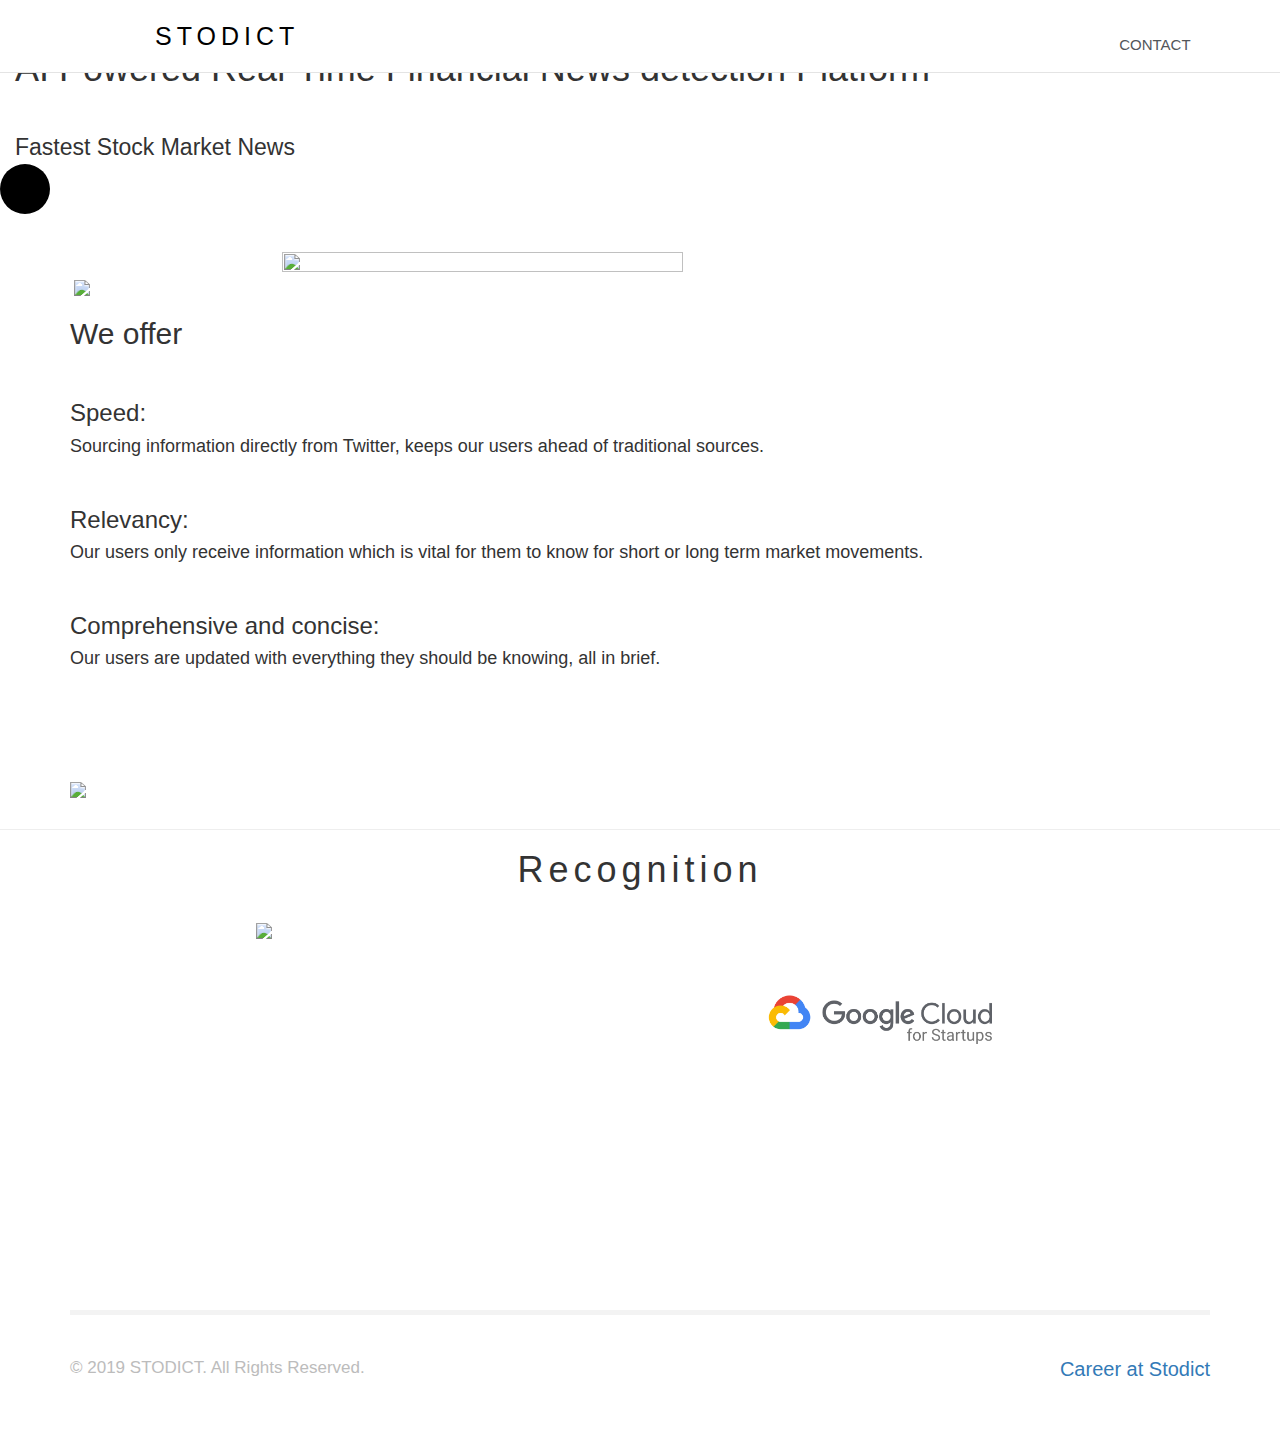
==== commit 94aa45d7: "Career" ====
--- a/index.html
+++ b/index.html
@@ -35,7 +35,7 @@
   "@type": "Organization",
  "url": "http://www.stodict.com",
   "logo": "http://www.stodict.com/logot.png"
-  "name": "ICO Analysis Platform",
+  "name": "AI powered real time analysis Platform",
   "contactPoint": {
     "@type": "ContactPoint",
     "telephone": "+918543048894",
@@ -187,7 +187,7 @@
 
 <div class="topnav" id="myTopnav">
               <div style="float:right;padding-top:34px;">
-                <a href="about.html" class="mbh" style="font-size:15px;color:#53565a;">ABOUT</a>&nbsp &nbsp &nbsp
+                <!--<a href="about.html" class="mbh" style="font-size:15px;color:#53565a;">ABOUT</a>&nbsp &nbsp &nbsp-->
                 
                 <!--<div class="dropdown">-->
              <!--<a href="" class="dropbtn" style="font-size:15px;color:#53565a;">SERVICES</a>&nbsp &nbsp &nbsp-->
@@ -199,7 +199,7 @@
   <!--</div>-->
                <!---->
                                 <a href="contact.html" class="mbh" style="font-size:15px;color:#53565a;">CONTACT</a>&nbsp &nbsp &nbsp
-                                <a href="/Stodict.pdf" class="mbh" style="font-size:15px;color:#53565a;">CASE STUDY</a>&nbsp &nbsp &nbsp
+                                <!--<a href="/Stodict.pdf" class="mbh" style="font-size:15px;color:#53565a;">CASE STUDY</a>&nbsp &nbsp &nbsp-->
 
                 <a href="javascript:void(0);" class="icon" onclick="myFunction()">
     <i class="fa fa-bars"></i>
@@ -219,11 +219,12 @@
         <tr>
             <td>
                 <div class="container">
+
+                      <!--<div style="float:left;"><img src="images/smart32.png" style="padding:1px; margin-left:45%;"></img></div>-->
                     <div class="hell" style=" width:100%;padding-top:2.5%;font-size: 23px;">
-                        <h1 class="headai" style="">AI Powered Real-Time Information Discovery Platform</h1>
-                        </br>Stodict provides early alerts about events or news which has the potential to become breaking news.</br>
-                        </br>Empowering journalists to create High quality and engaging content.</br>
-                        
+                        <h1 class="headai" style="">AI Powered Real-Time Financial News detection Platform</h1>
+                        </br>Fastest Stock Market News</br>
+
                         
                     </div>
                     
@@ -249,21 +250,32 @@
                     STODICT               </a>
                     
                     --->
-                    <img src="images/cross4.png" style="padding:1px; padding-left:4px;"></img>
+                    <img src="images/smart32.png" style="padding:1px; padding-left:4px; "></img>
 
 
             </div>
         
             <div class="column one">
-                <p style="color:#dc4f46;font-family: sans-serif;"></p></br>
+                <p style="color:#dc4f46;font-family: sans-serif;"></p>
+                <h2>We offer</h2>
+                <!--<h4>Act Faster, Act Informed </h4>-->
+                </br>
                 <ul>
-                <li style="display:flex;"> &nbsp &nbsp<p class="pts" style="color:#000000d4;display:inline;font-family: sans-serif;">With the prevalence of eyewitness reporting on social media, it is necessary to quickly and completely vet and verify all sources and information.
-</p></li></br>
-
-
-
-		<li style="display:flex; background-color: whitesmoke;"> &nbsp &nbsp<a href="/Stodict.pdf" class="pts" style="display:inline;font-family:  sans-serif;"> Check Our Case Study
-</a></li></br>
+                <!--<li style="display:flex;"> &nbsp &nbsp<p class="pts" style="color:#000000d4;display:inline;font-family: sans-serif;">STODICT Finance is an app specially build for retail traders to get actionable and market-moving news as soon as it gets public or comes online.-->
+                    <!--Existing news apps are flooded with unwanted notifications and post-market news.-->
+                    <!--Which makes it very hard to make any investment or trading decisions on the news.-->
+<!--</p></li></br>-->
+
+
+		<!--<li style="display:flex; background-color: whitesmoke;"> &nbsp &nbsp<a href="/Stodict.pdf" class="pts" style="display:inline;font-family:  sans-serif;"> Check Our Case Study-->
+<!--</a></li></br>-->
+
+                    <li><h3>Speed: </h3><h4>Sourcing information directly from Twitter, keeps our users ahead of traditional sources.</h4></li></br>
+                    <li><h3>Relevancy: </h3><h4>Our users only receive information which is vital for them to know for short or long term market movements.</h4></li></br>
+                    <li><h3>Comprehensive and concise: </h3><h4>Our users are updated with everything they should be knowing, all in brief.</h4></li></br>
+                    <!--<li><h4>Say Bye-Bye to Ads</h4></li>-->
+                    </br></br></br></br>
+                    <a href="https://play.google.com/store/apps/details?id=stodict.finance" target="_blank"><img src="images/gpsb.png" style="height:7rem;"></a>
 
 
                 </ul>
@@ -285,7 +297,7 @@
                          </div>
                         </div>
                 </section>
-                </br> </br> </br> </br> </br> </br> </br> </br> </br> </br> </br> </br> </br> </br> </br> </br>
+                </br> </br> </br> </br> </br> </br> </br> </br> </br> </br> </br> </br> </br> </br> </br> </br></br>
 
                     <footer class="footer">
                         <div class="container">
@@ -297,7 +309,7 @@
                                 <div class="column">
                                     <div class="social-links">
                                         <ul>
-                                         <a href="careers.html" style="font-size:20px;">Career at Stodict</a>
+                                         <a href="https://forms.gle/1kGtMFF7t8ieFjCZ7" style="font-size:20px;">Career at Stodict</a>
                                          
                                         </ul>
                                     </div>
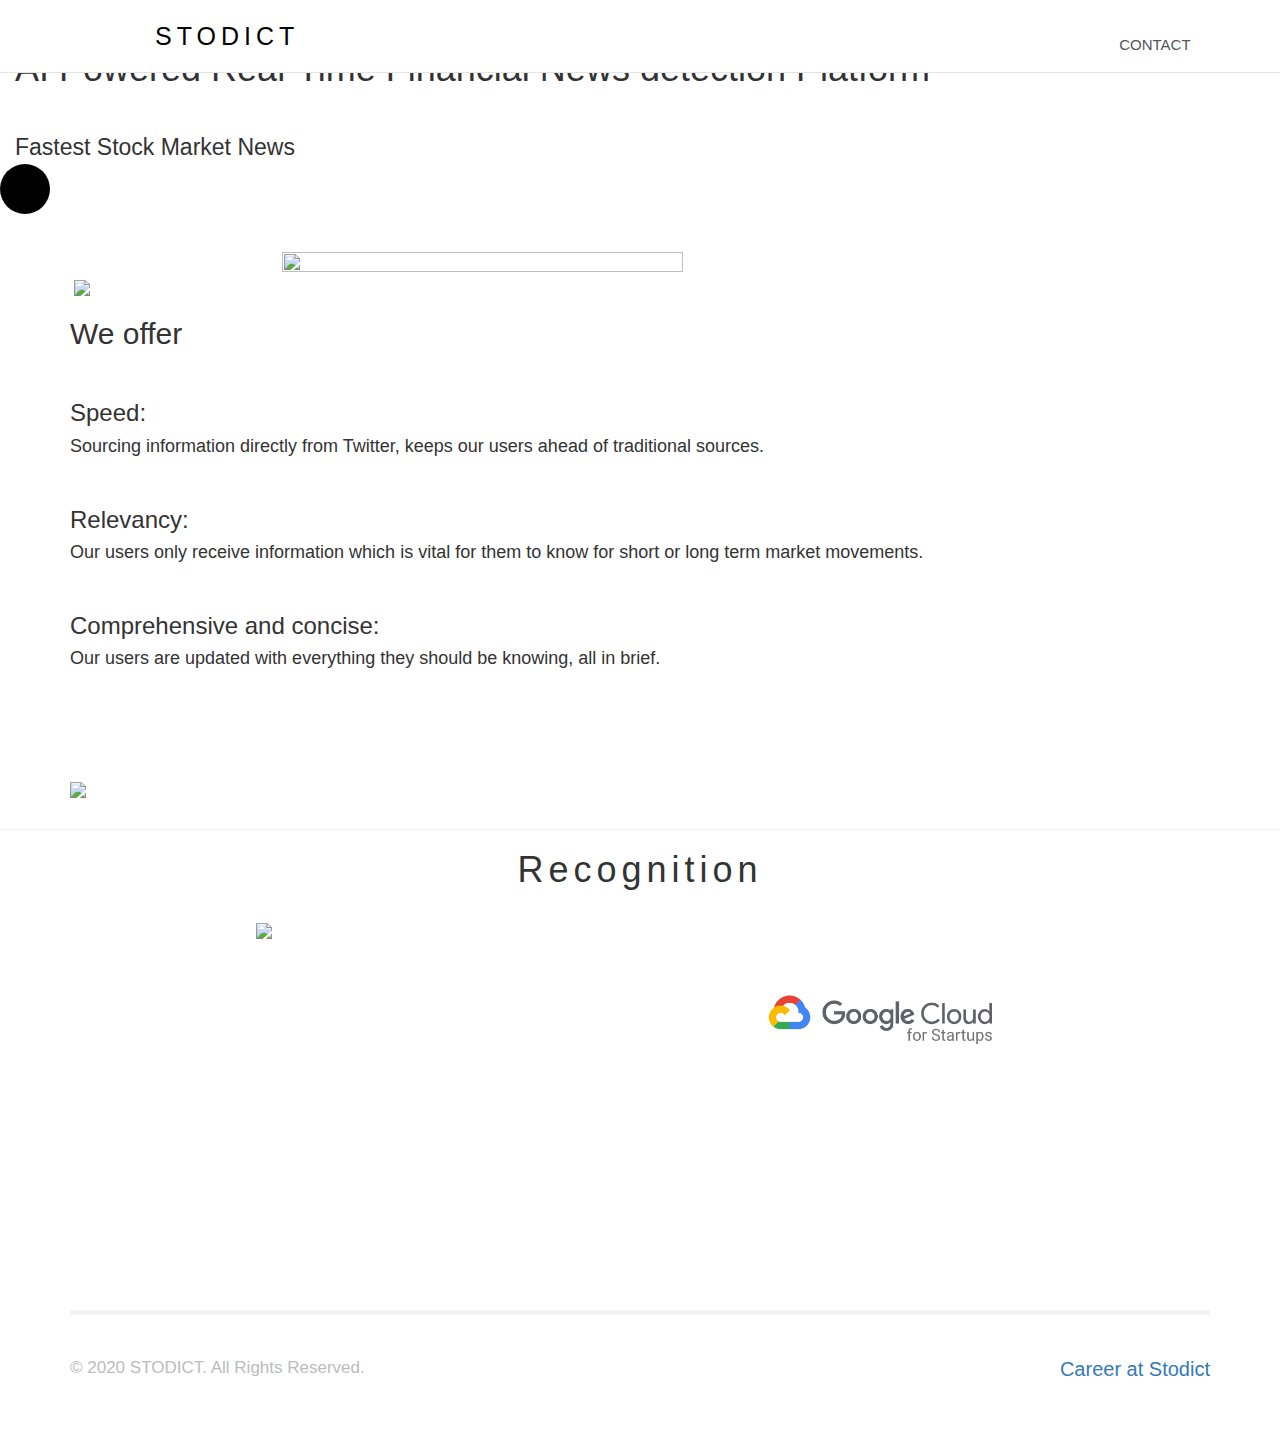
==== commit 4da70450: "year update" ====
--- a/index.html
+++ b/index.html
@@ -303,7 +303,7 @@
                         <div class="container">
                             <div class="column-group">
                                 <div class="column">
-                                    <p>&copy; 2019 STODICT. All Rights Reserved.</p>
+                                    <p>&copy; 2020 STODICT. All Rights Reserved.</p>
                                 </div>
 
                                 <div class="column">
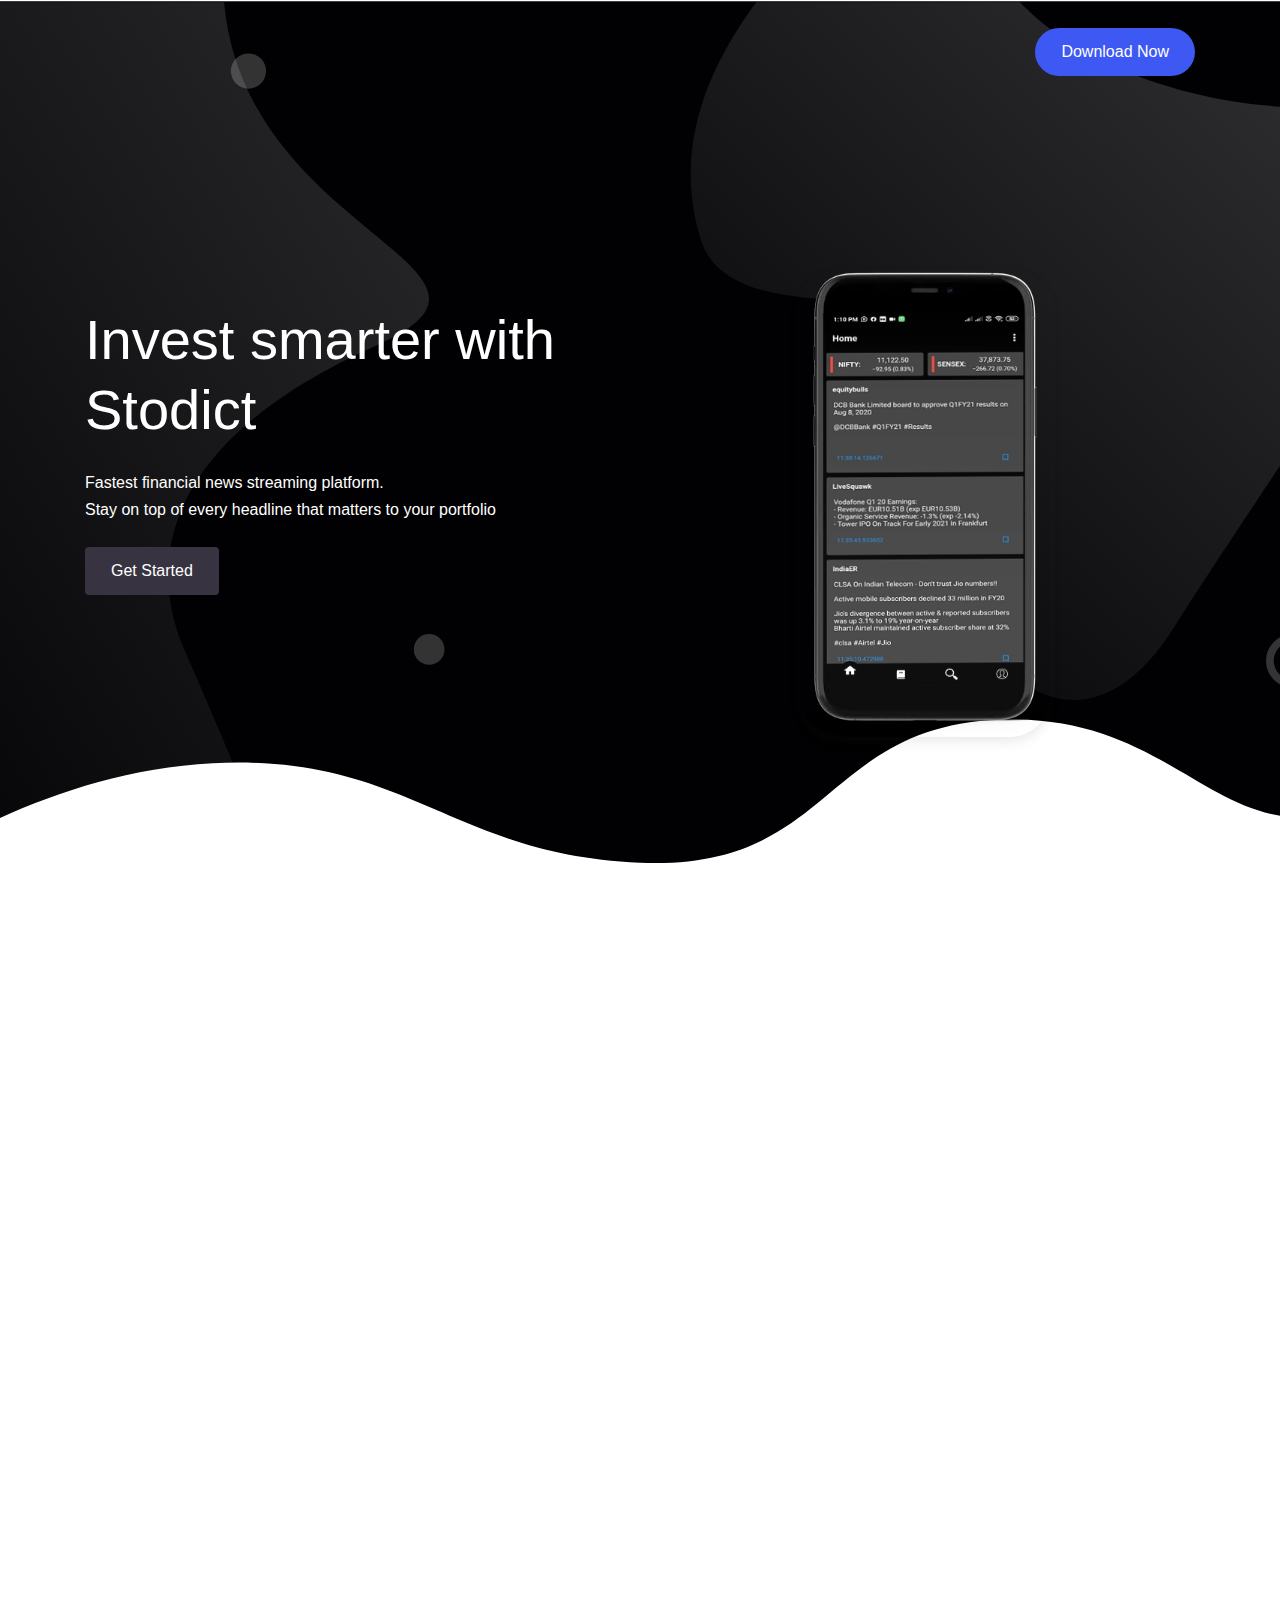
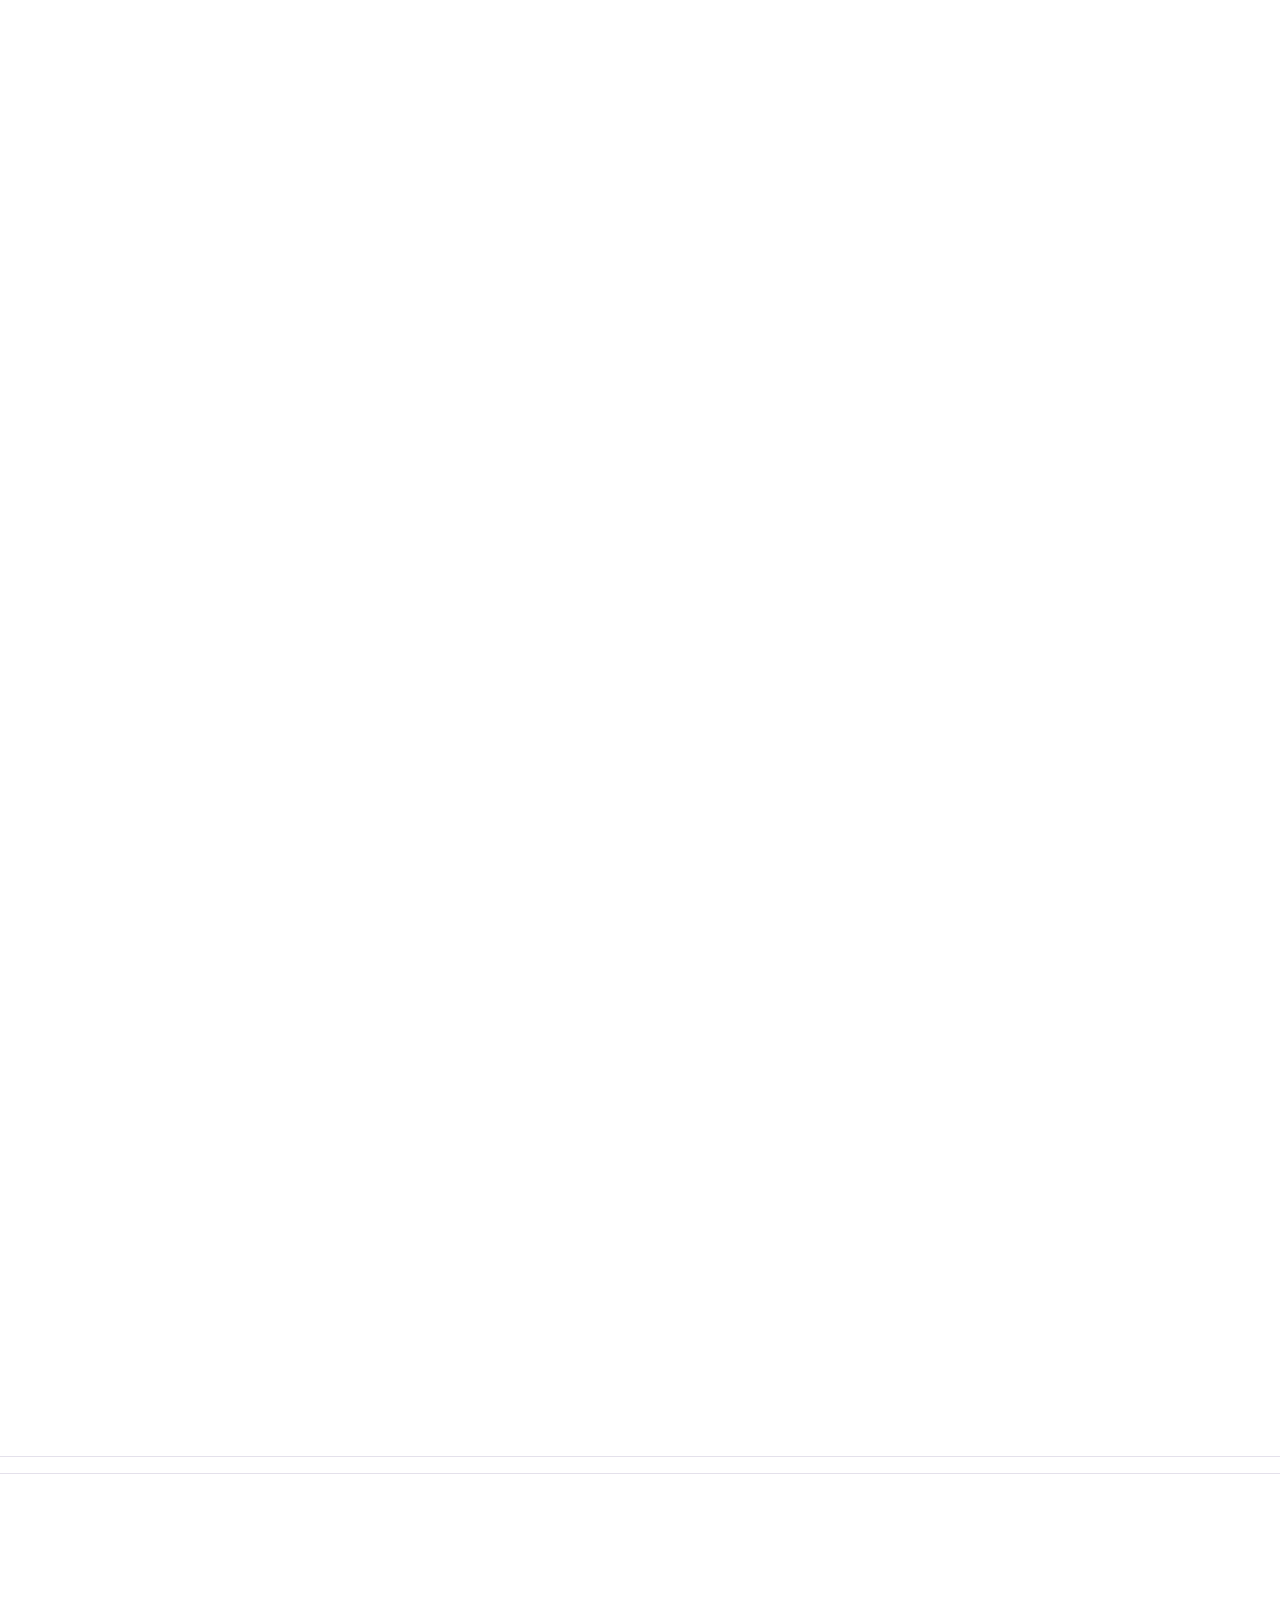
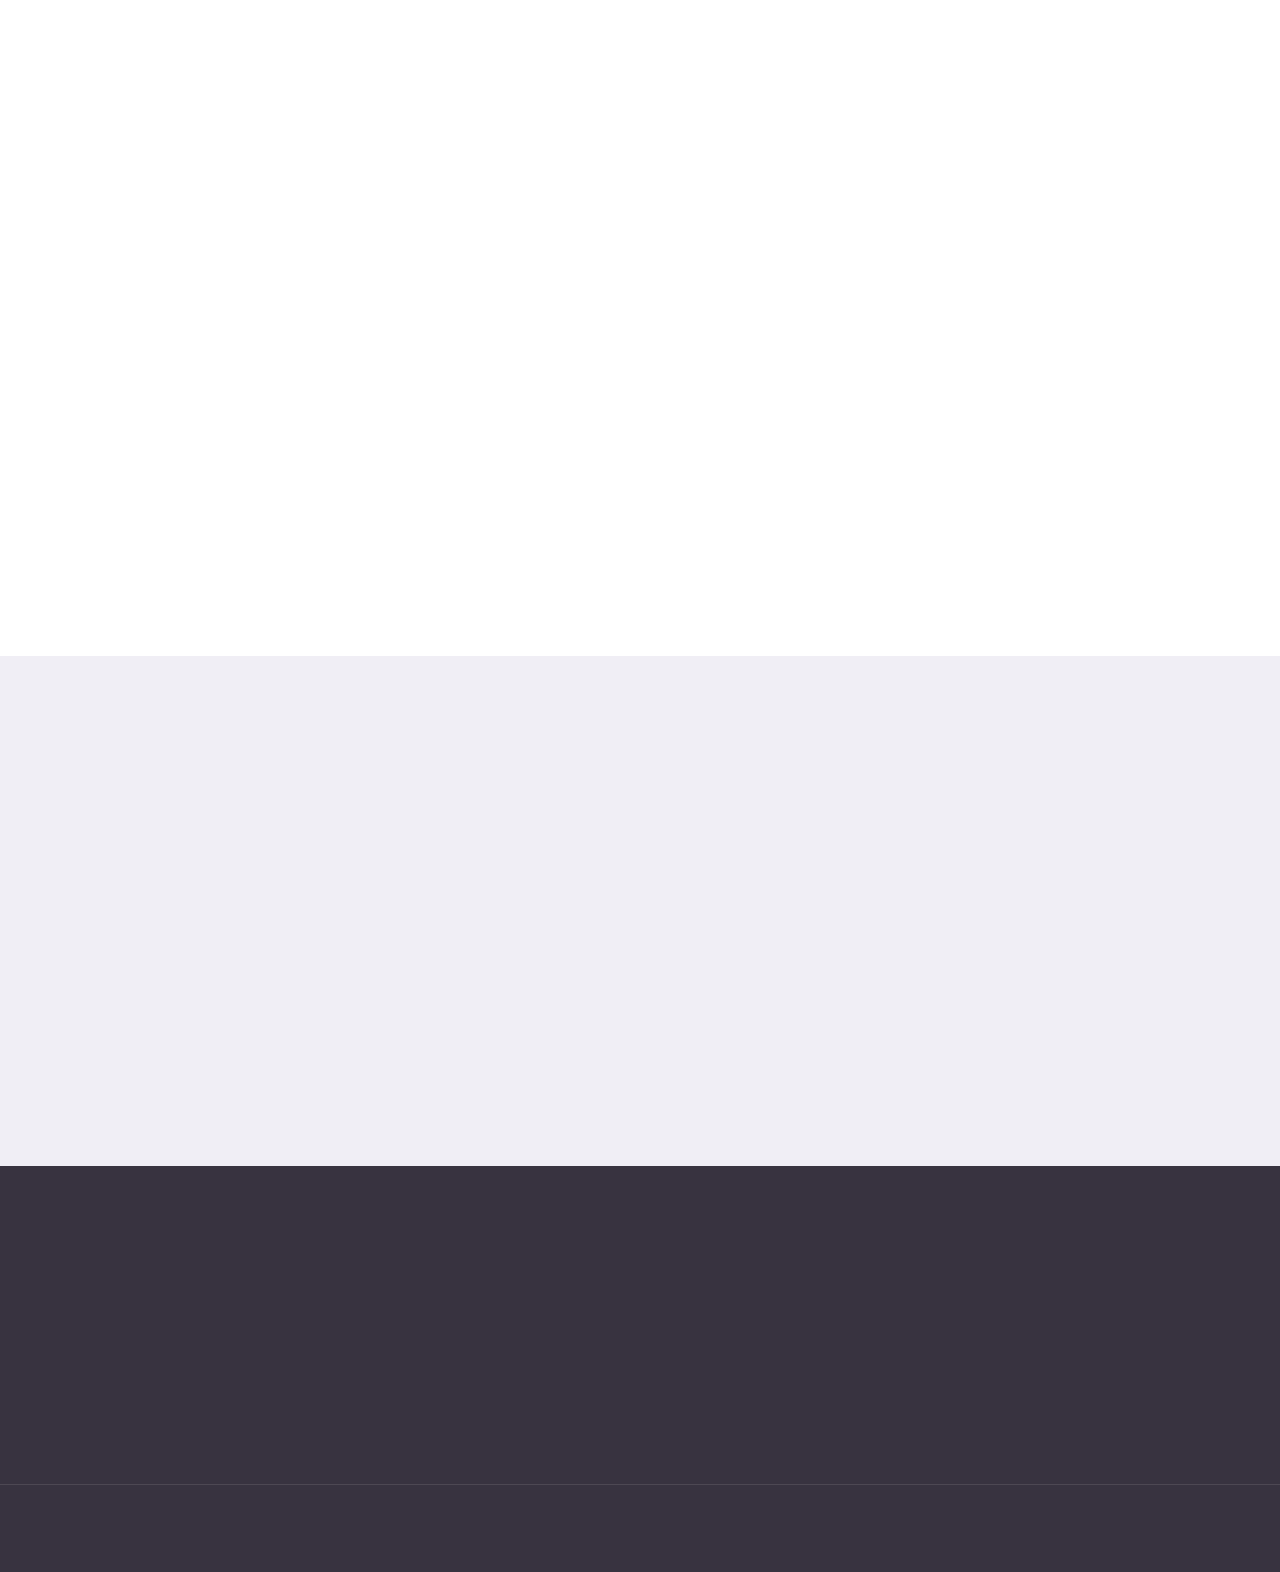
==== commit b9421eba: "new site2" ====
--- a/index.html
+++ b/index.html
@@ -1,375 +1,371 @@
-<!DOCTYPE html>
-<html lang="en" >
-
-<head>
-
-<!-- Global site tag (gtag.js) - Google Analytics -->
-<script async src="https://www.googletagmanager.com/gtag/js?id=UA-118294467-1"></script>
-<script>
-  window.dataLayer = window.dataLayer || [];
-  function gtag(){dataLayer.push(arguments);}
-  gtag('js', new Date());
-
-  gtag('config', 'UA-118294467-1');
-</script>
-
- 
-  <meta charset="UTF-8">
-  <meta name="viewport" content="width=device-width, initial-scale=1">
-  
-  <meta name="google-site-verification" content="S7EbKhfclHa_oPUvwBUiOT16Jcrh5dKAraSUm3Cvvq4" />
-  
-  <title>STODICT|AI powered Media Intelligence platform</title>
-
-
-<link href="https://fonts.googleapis.com/icon?family=Material+Icons" rel="stylesheet">
-<link href="https://fonts.googleapis.com/css?family=Karla" rel="stylesheet">
-
-      <link rel="stylesheet" href="css/style.css">
-           
-
-      <link rel="stylesheet" href="style2.css">
-      <script type="application/ld+json">
-{
-  "@context": "http://schema.org",
-  "@type": "Organization",
- "url": "http://www.stodict.com",
-  "logo": "http://www.stodict.com/logot.png"
-  "name": "AI powered real time analysis Platform",
-  "contactPoint": {
-    "@type": "ContactPoint",
-    "telephone": "+918543048894",
-    "contactType": "Customer service"
-  }
-}
-</script>
-      
-      <style>
-      .intro{display:none;}
-      .pts:hover{display:inline;}
-      
-      .t1:hover {border-width:0px;}
-      hr {
-    display: block;
-    height: 1px;
-    border: 0;
-    border-top: 1px solid #ccc;
-    margin: 1em 0;
-    padding: 0;
-}
-      </style>
-
-
-</head>
-
-<body>
-
-
-<!doctype html>
-<!--[if lt IE 7 ]> <html lang="en-US" prefix="og: http://ogp.me/ns#" class="ie6"> <![endif]-->
-<!--[if IE 7 ]>    <html lang="en-US" prefix="og: http://ogp.me/ns#" class="ie7"> <![endif]-->
-<!--[if IE 8 ]>    <html lang="en-US" prefix="og: http://ogp.me/ns#" class="ie8"> <![endif]-->
-<!--[if IE 9 ]>    <html lang="en-US" prefix="og: http://ogp.me/ns#" class="ie9"> <![endif]-->
-<!--[if (gt IE 9)|!(IE)]><!--> <html lang="en-US" prefix="og: http://ogp.me/ns#"> <!--<![endif]-->
-<head>
-	<meta charset="utf-8">
-	<meta http-equiv="X-UA-Compatible" content="IE=edge,chrome=1">
-	<title>STODICT</title>
-    <meta name="viewport" content="width=device-width,initial-scale=1,minimal-ui">
-	<link rel="shortcut icon" href="https://jasonalvis.co.uk/wp-content/themes/jasonalvis/assets/images/favicon.ico">
-    <meta name="keywords" content="STODICT,cryptocurrenct,bitcoin,crypto trading">
-    <meta name="mobile-web-app-capable" content="yes">
-	<script type="text/javascript" src="js/ecl2mzj.js"></script>
-		<script type="text/javascript" src="js/index.js"></script>
-
-	<script type="text/javascript">try{Typekit.load();}catch(e){}</script>
-
-
-<link rel="EditURI" type="application/rsd+xml" title="RSD" href="https://jasonalvis.co.uk/xmlrpc.php?rsd" />
-<link rel="wlwmanifest" type="application/wlwmanifest+xml" href="https://jasonalvis.co.uk/wp-includes/wlwmanifest.xml" />
-<link rel="stylesheet" href="https://maxcdn.bootstrapcdn.com/bootstrap/3.3.7/css/bootstrap.min.css">
-<link rel="stylesheet" href="https://cdnjs.cloudflare.com/ajax/libs/font-awesome/4.7.0/css/font-awesome.min.css">
-
-	<!--[if lt IE 9]>
-	<script type="text/javascript" src="https://jasonalvis.co.uk/wp-content/themes/jasonalvis/assets/js/libs/selectivizr.min.js"></script>
-	<![endif]-->
-	
-	<style>
-	
-    #bc{
-        background-image:url("images/nasa.jpg");
-    }
-
-.dropdown {
-    position: relative;
-    display: inline-block;
-}
-
-.dropdown-content {
-    display: none;
-    position: absolute;
-    background-color: #f1f1f1;
-    min-width: 160px;
-    box-shadow: 0px 8px 16px 0px rgba(0,0,0,0.2);
-    z-index: 0;
-}
-
-.dropdown-content a {
-    color: black;
-    padding: 12px 16px;
-    text-decoration: none;
-    display: block;
-}
-
-
-.dropdown:hover .dropdown-content {display: block;}
-
-.cat1:hover{background:#fff;}
-
-
-
-.pl{height:84px;}
-
-.topnav .icon {
-  display: none;
-}
-
-@media screen and (max-width: 600px) {
-  .topnav a:not(:first-child) {display: none;}
-  .topnav a.icon {
-    float: right;
-    display: block;
-  }
-}
-
-@media screen and (max-width: 600px) {
-  .topnav.responsive {position: relative;}
-  .topnav.responsive .icon {
-    position: absolute;
-    right: 0;
-    top: 0;
-  }
-  .topnav.responsive a {
-    float: none;
-    display: block;
-    text-align: left;
-  }
-}
-	</style>
-	
-</head>
-
-<body class="home blog">
-
-	<div class="site-wrapper">
-
-
-<div class="canvas-panel">
-    <div class="js-canvas-close">
-        <a href="#" class="icon" title="Close"></a>
-    </div>
-
-    
-
-
-
-<div class="twitter-feed">
-    <h6>Latest tweets</h6></div><!-- .twitter-feed --></div><!-- .canvas-panel -->
-		<div class="site-main">
-			<div class="site-content">
-				<header class="header">
-					<div class="container">
-						<div class="column-group">
-							<h1 class="logo">
-								<a href="" title="STODIC">
-									STODICT							</a>
-							</h1>
-
-<div class="topnav" id="myTopnav">
-              <div style="float:right;padding-top:34px;">
-                <!--<a href="about.html" class="mbh" style="font-size:15px;color:#53565a;">ABOUT</a>&nbsp &nbsp &nbsp-->
-                
-                <!--<div class="dropdown">-->
-             <!--<a href="" class="dropbtn" style="font-size:15px;color:#53565a;">SERVICES</a>&nbsp &nbsp &nbsp-->
-              <!--<div class="dropdown-content">-->
-    <!--<a class="cat1" href="/indexb.html">Corporates</a>-->
-    <!--<a class="cat1" href="#">News</a>-->
-    <!--<a class="cat1" href="#">Finance</a>-->
-  <!--</div>-->
-  <!--</div>-->
-               <!---->
-                                <a href="contact.html" class="mbh" style="font-size:15px;color:#53565a;">CONTACT</a>&nbsp &nbsp &nbsp
-                                <!--<a href="/Stodict.pdf" class="mbh" style="font-size:15px;color:#53565a;">CASE STUDY</a>&nbsp &nbsp &nbsp-->
-
-                <a href="javascript:void(0);" class="icon" onclick="myFunction()">
-    <i class="fa fa-bars"></i>
-  </a>
-              </div></div>
-
-						</div><!-- .column-group -->
-					</div><!-- .container -->
-					
-				</header>
-
-<section class="home-introduction" id="bc">
-    <div class="image">
-    </div>
-
-    <table>
-        <tr>
-            <td>
-                <div class="container">
-
-                      <!--<div style="float:left;"><img src="images/smart32.png" style="padding:1px; margin-left:45%;"></img></div>-->
-                    <div class="hell" style=" width:100%;padding-top:2.5%;font-size: 23px;">
-                        <h1 class="headai" style="">AI Powered Real-Time Financial News detection Platform</h1>
-                        </br>Fastest Stock Market News</br>
-
-                        
-                    </div>
-                    
-                </div>
-                
-            </td>
-        </tr>
-    </table>
-
-    <a href="#std" class="arrow arrow-down scroll-down">
-        Scroll Down    </a>
-        
-</section>
-
-<section class="mbbot"> <div class="botmb" style="padding-top:3%;width:100%;"><img style="width:56%;height:20%;display:block;margin:auto;" src="ezgif.gif"></section>
-<section class="section-txt module-top scroll-down-to" id="std">
-    <div class="container">
-        <div class="column-group">
-        
-         <div class="column two" id="clk">
-            <!---
-                <a href="#" class="button button-lg button-reverse" title="About me">
-                    STODICT               </a>
-                    
-                    --->
-                    <img src="images/smart32.png" style="padding:1px; padding-left:4px; "></img>
-
-
-            </div>
-        
-            <div class="column one">
-                <p style="color:#dc4f46;font-family: sans-serif;"></p>
-                <h2>We offer</h2>
-                <!--<h4>Act Faster, Act Informed </h4>-->
-                </br>
-                <ul>
-                <!--<li style="display:flex;"> &nbsp &nbsp<p class="pts" style="color:#000000d4;display:inline;font-family: sans-serif;">STODICT Finance is an app specially build for retail traders to get actionable and market-moving news as soon as it gets public or comes online.-->
-                    <!--Existing news apps are flooded with unwanted notifications and post-market news.-->
-                    <!--Which makes it very hard to make any investment or trading decisions on the news.-->
-<!--</p></li></br>-->
-
-
-		<!--<li style="display:flex; background-color: whitesmoke;"> &nbsp &nbsp<a href="/Stodict.pdf" class="pts" style="display:inline;font-family:  sans-serif;"> Check Our Case Study-->
-<!--</a></li></br>-->
-
-                    <li><h3>Speed: </h3><h4>Sourcing information directly from Twitter, keeps our users ahead of traditional sources.</h4></li></br>
-                    <li><h3>Relevancy: </h3><h4>Our users only receive information which is vital for them to know for short or long term market movements.</h4></li></br>
-                    <li><h3>Comprehensive and concise: </h3><h4>Our users are updated with everything they should be knowing, all in brief.</h4></li></br>
-                    <!--<li><h4>Say Bye-Bye to Ads</h4></li>-->
-                    </br></br></br></br>
-                    <a href="https://play.google.com/store/apps/details?id=stodict.finance" target="_blank"><img src="images/gpsb.png" style="height:7rem;"></a>
-
-
-                </ul>
-            </div>
-            
-            
-
-            
-        </div><!-- .column-group -->
-    </div><!-- .container -->
-</section>
-                <hr/>
-                <section>
-                    <div><h1 style="text-align:center;font-family: 'Montserrat', sans-serif; font-weight:400;letter-spacing: 5px;
-    color: #333;">Recognition</h1></br>
-                        <div style=" margin-left:20%;">
-                        <div style="height:100%;width:50%;float:left;"><img style="width:224px; align:center;" src="images/nasscom.jpg"></div>
-                        <div style="height:100%;width:50%;float:right; padding-top:7%;"><img style="width:224px; align:center;" src="images/gcs.png"></div>
-                         </div>
-                        </div>
-                </section>
-                </br> </br> </br> </br> </br> </br> </br> </br> </br> </br> </br> </br> </br> </br> </br> </br></br>
-
-                    <footer class="footer">
-                        <div class="container">
-                            <div class="column-group">
-                                <div class="column">
-                                    <p>&copy; 2020 STODICT. All Rights Reserved.</p>
-                                </div>
-
-                                <div class="column">
-                                    <div class="social-links">
-                                        <ul>
-                                         <a href="https://forms.gle/1kGtMFF7t8ieFjCZ7" style="font-size:20px;">Career at Stodict</a>
-                                         
-                                        </ul>
-                                    </div>
-                                </div>
-                            </div><!-- .column-group -->
-                        </div><!-- .container -->
-                    </footer>
-
-                    
-                </div><!-- .site-content -->
-            </div><!-- .site-main -->
-
-  <script src='https://cdnjs.cloudflare.com/ajax/libs/vue/2.3.4/vue.min.js'></script>
-<script src='https://cdnjs.cloudflare.com/ajax/libs/vue-resource/1.2.1/vue-resource.min.js'></script>
-<script>
-function myFunction() {
-    var x = document.getElementById("myTopnav");
-    if (x.className === "topnav") {
-        x.className += " responsive";
-    } else {
-        x.className = "topnav";
-    }
-}
-</script>
-    <script  src="js/indext.js"></script>
-    <!-- Start of Async Drift Code -->
-<script>
-"use strict";
-
-!function() {
-  var t = window.driftt = window.drift = window.driftt || [];
-  if (!t.init) {
-    if (t.invoked) return void (window.console && console.error && console.error("Drift snippet included twice."));
-    t.invoked = !0, t.methods = [ "identify", "config", "track", "reset", "debug", "show", "ping", "page", "hide", "off", "on" ], 
-    t.factory = function(e) {
-      return function() {
-        var n = Array.prototype.slice.call(arguments);
-        return n.unshift(e), t.push(n), t;
-      };
-    }, t.methods.forEach(function(e) {
-      t[e] = t.factory(e);
-    }), t.load = function(t) {
-      var e = 3e5, n = Math.ceil(new Date() / e) * e, o = document.createElement("script");
-      o.type = "text/javascript", o.async = !0, o.crossorigin = "anonymous", o.src = "https://js.driftt.com/include/" + n + "/" + t + ".js";
-      var i = document.getElementsByTagName("script")[0];
-      i.parentNode.insertBefore(o, i);
-    };
-  }
-}();
-drift.SNIPPET_VERSION = '0.3.1';
-drift.load('ifd7xdirtkdr');
-</script>
-<!-- End of Async Drift Code -->
-
-        </div><!-- .site-wrapper -->
-	</body>
-</html>
-
-
-
-</body>
-
-</html>
+<!DOCTYPE html>
+<html lang="en">
+<head>
+  <meta charset="UTF-8">
+  <meta name="viewport" content="width=device-width, initial-scale=1.0">
+  
+  <meta http-equiv="X-UA-Compatible" content="ie=edge">
+  
+  <meta name="description" content="Mobile Application HTML5 Template">
+
+  <meta name="copyright" content="MACode ID, https://www.macodeid.com/">
+
+  <title>Mobster - One page app template</title>
+
+  <link rel="shortcut icon" href="./assets/favicon.png" type="image/x-icon">
+
+  <link rel="stylesheet" href="./assets/css/maicons.css">
+
+  <link rel="stylesheet" href="./assets/vendor/animate/animate.css">
+
+  <link rel="stylesheet" href="./assets/vendor/owl-carousel/css/owl.carousel.min.css">
+
+  <link rel="stylesheet" href="./assets/css/bootstrap.css">
+
+  <link rel="stylesheet" href="./assets/css/mobster.css">
+</head>
+<body>
+
+<nav class="navbar navbar-expand-lg navbar-dark navbar-floating">
+  <div class="container">
+    <a class="navbar-brand" href="#">
+      <img src="./assets/favicon-ligh.png" alt="" width="40">
+    </a>
+    <button class="navbar-toggler" type="button" data-toggle="collapse" data-target="#navbarToggler" aria-controls="navbarToggler" aria-expanded="false" aria-label="Toggle navigation">
+      <span class="navbar-toggler-icon"></span>
+    </button>
+  
+    <div class="collapse navbar-collapse" id="navbarToggler">
+      
+      <div class="ml-auto my-2 my-lg-0">
+        <a href="https://play.google.com/store/apps/details?id=stodict.finance" class="btn btn-primary rounded-pill">Download Now</a>
+      </div>
+    </div>
+  </div>
+</nav>
+
+<div class="page-hero-section bg-image hero-home-2" style="background-image: url(./assets/img/home2.svg);">
+  <div class="hero-caption">
+    <div class="container fg-white h-100">
+      <div class="row align-items-center h-100">
+        <div class="col-lg-6 wow fadeInUp">
+          
+          <h1 class="mb-4 fw-normal">Invest smarter with Stodict</h1>
+          <p class="mb-4">Fastest financial news streaming platform. <br>
+            Stay on top of every headline that matters to your portfolio</p>
+
+          <a href="https://play.google.com/store/apps/details?id=stodict.finance" class="btn btn-dark">Get Started</a>
+
+        </div>
+        <div class="col-lg-6 d-none d-lg-block wow zoomIn">
+          <div class="img-place mobile-preview shadow floating-animate">
+            <img src="./assets/img/smart32.png" alt="">
+          </div>          
+        </div>
+      </div>
+    </div>
+  </div>
+</div>
+
+<div class="page-section no-scroll">
+  <div class="container">
+    <h2 class="text-center wow fadeIn">Our Main Features</h2>
+
+    <div class="row justify-content-center mt-5">
+      <div class="col-lg-10">
+        <div class="row justify-content-center">
+          <div class="col-md-6 col-lg-4 py-3 wow fadeInLeft">
+            <div class="card card-body border-0 text-center shadow pt-5">
+              <div class="svg-icon mx-auto mb-4">
+                <img src="./assets/img/icons/payment.png" alt="">
+              </div>
+              <h5 class="fg-gray">Fastest institutional quality news</h5>
+              <p class="fs-small">Get alerts directly from twitter, stay ahead of the curve.</p>
+            </div>
+          </div>
+          <div class="col-md-6 col-lg-4 py-3 wow fadeInUp">
+            <div class="card card-body border-0 text-center shadow pt-5">
+              <div class="svg-icon mx-auto mb-4">
+                <img src="./assets/img/icons/customizable.png" alt="">
+              </div>
+              <h5 class="fg-gray">No irrelevant notifications</h5>
+              <p class="fs-small">News only which can change the stock price. No opinion.<br>
+                No post analysis.</p>
+            </div>
+          </div>
+          <div class="col-md-6 col-lg-4 py-3 wow fadeInRight">
+            <div class="card card-body border-0 text-center shadow pt-5">
+              <div class="svg-icon mx-auto mb-4">
+                <img src="./assets/img/icons/concept.png" alt="">
+              </div>
+              <h5 class="fg-gray">Similar past events</h5>
+              <p class="fs-small">Get Similar past events for the lastest news and <br>
+                 it's price effect</p>
+            </div>
+          </div>
+        </div>
+      </div>
+    </div>
+  </div>
+</div>
+
+<div class="page-section no-scroll">
+  <div class="container">
+    <div class="row align-items-center">
+      <div class="col-lg-7 wow fadeIn">
+        <div class="img-place">
+          <img src="./assets/img/app_preview_4.png" alt="">
+        </div>
+      </div>
+      <div class="col-lg-5 pl-lg-5 wow fadeInUp">
+        <h2 class="mb-4">Update your portfolio and sit back.</h2>
+        <p class="mb-4">Stodict will update you about every important news and events around your portfolio. Just the right amount of informaton with speed.</p>
+        
+      </div>
+    </div>
+  </div>
+</div>
+
+<div class="page-section">
+  <div class="container">
+    <div class="row">
+      <div class="col-lg-4 py-3">
+        <div class="iconic-list">
+          <div class="iconic-item wow fadeInUp">
+            <div class="iconic-content">
+              <h5>Fastest News</h5>
+              <p class="fs-small">News directly sourced from Twitter and BSE websites.No editorial delay.</p>
+            </div>
+            <div class="iconic-md iconic-text bg-warning fg-white rounded-circle">
+              <span class="mai-analytics"></span>
+            </div>
+          </div>
+          <div class="iconic-item wow fadeInUp">
+            <div class="iconic-content">
+              <h5>Concise</h5>
+              <p class="fs-small">Information in 240 characters.</p>
+            </div>
+            <div class="iconic-md iconic-text bg-info fg-white rounded-circle">
+              <span class="mai-shield-checkmark"></span>
+            </div>
+          </div>
+          <div class="iconic-item wow fadeInUp">
+            <div class="iconic-content">
+              <h5>No distraction</h5>
+              <p class="fs-small">Only news that matters to you is delivered to you.</p>
+            </div>
+            <div class="iconic-md iconic-text bg-indigo fg-white rounded-circle">
+              <span class="mai-desktop-outline"></span>
+            </div>
+          </div>
+        </div>
+      </div>
+      <div class="col-lg-4 py-3 wow zoomIn">
+        <div class="img-place mobile-preview shadow">
+          <img src="./assets/img/app_preview_2.png" alt="">
+        </div>
+      </div>
+      <div class="col-lg-4 py-3">
+        <div class="iconic-list">
+          <div class="iconic-item wow fadeInUp">
+            <div class="iconic-md iconic-text bg-warning fg-white rounded-circle">
+              <span class="mai-speedometer-outline"></span>
+            </div>
+            <div class="iconic-content">
+              <h5>Similar past events</h5>
+              <p class="fs-small">For every news of your portfolio get similar past news and how the stock reacted to it.</p>
+            </div>
+          </div>
+          <div class="iconic-item wow fadeInUp">
+            <div class="iconic-md iconic-text bg-success fg-white rounded-circle">
+              <span class="mai-aperture"></span>
+            </div>
+            <div class="iconic-content">
+              <h5>Notification optimized tech infrastructure</h5>
+              <p class="fs-small">Fastest notification delivery technology in the business.</p>
+            </div>
+          </div>
+          <div class="iconic-item wow fadeInUp">
+            <div class="iconic-md iconic-text bg-indigo fg-white rounded-circle">
+              <span class="mai-stats-chart-outline"></span>
+            </div>
+            <div class="iconic-content">
+              <h5>Institutional Quality</h5>
+              <p class="fs-small">Get institutional quality speed and precision with Stodict.</p>
+            </div>
+          </div>
+        </div>
+      </div>
+    </div>
+  </div>
+</div>
+
+<hr>
+
+
+
+<hr>
+
+<!-- Testimonials -->
+<div class="page-section">
+  <div class="container">
+    <div class="row justify-content-center text-center">
+      <div class="col-lg-6 wow fadeIn">
+        <h2>Meet client satisfaction by using product</h2>
+      </div>
+    </div>
+  </div>
+  <div class="container-fluid">
+    <div class="owl-carousel stack-carousel mt-5 wow fadeInUp">
+      <div class="item">
+        <div class="ratings fs-small py-3">
+          <span class="icon mai-star"></span>
+          <span class="icon mai-star"></span>
+          <span class="icon mai-star"></span>
+          <span class="icon mai-star"></span>
+          <span class="icon mai-star-half"></span>
+        </div>
+  
+        <div class="caption">Actionable insights. Great app for Retail traders. Loved the Design and overall content architecture. Kudos to the team !</div>
+  
+        <div class="avatar mt-3">
+          <div class="avatar-img">
+            <img src="./assets/img/person/person_1.png" alt="">
+          </div>
+          <div class="avatar-caption">
+            <p class="mb-0 fw-medium fg-primary">Sailesh Rekhani</p>
+            
+          </div>
+        </div>
+      </div>
+      <div class="item">
+        <div class="ratings fs-small py-3">
+          <span class="icon mai-star"></span>
+          <span class="icon mai-star"></span>
+          <span class="icon mai-star"></span>
+          <span class="icon mai-star"></span>
+          <span class="icon mai-star-half"></span>
+        </div>
+  
+        <div class="caption">One of the best App for every investor and trader. News are mentioned in one liner and so accurate as well.</div>
+  
+        <div class="avatar mt-3">
+          <div class="avatar-img">
+            <img src="./assets/img/person/person_2.png" alt="">
+          </div>
+          <div class="avatar-caption">
+            <p class="mb-0 fw-medium fg-primary">Lakshmikanth reddy Bandiathmakur</p>
+            
+          </div>
+        </div>
+      </div>
+      <div class="item">
+        <div class="ratings fs-small py-3">
+          <span class="icon mai-star"></span>
+          <span class="icon mai-star"></span>
+          <span class="icon mai-star"></span>
+          <span class="icon mai-star"></span>
+          <span class="mai-star"></span>
+        </div>
+  
+        <div class="caption">One of the best apps out there for Retail Traders and Investors. I definitely recommend this app to everyone who wants to invest in stock market. The news it provides is very short and crisp and can be understood by anyone.</div>
+  
+        <div class="avatar mt-3">
+          <div class="avatar-img">
+            <img src="./assets/img/person/person_3.png" alt="">
+          </div>
+          <div class="avatar-caption">
+            <p class="mb-0 fw-medium fg-primary">Chakradhar reddy Siddareddygari</p>
+            
+          </div>
+        </div>
+      </div>
+    </div>
+  </div>
+</div>
+
+<!-- FAQ -->
+<div class="page-section bg-light">
+  <div class="container">
+    <div class="row justify-content-center align-items-center">
+      <div class="col-lg-5 py-3 wow fadeInUp">
+        <h2 class="mb-4">Frequently <br> asked question</h2>
+        
+
+        
+      </div>
+      <div class="col-lg-7 py-3 no-scroll-x">
+        <div class="accordion accordion-gap" id="accordionFAQ">
+          <div class="accordion-item wow fadeInRight">
+            <div class="accordion-trigger" id="headingFour">
+              <button class="btn collapsed" type="button" data-toggle="collapse" data-target="#collapse1" aria-expanded="false" aria-controls="collapse1">How Stodict is faster than traditional newsrooms ?</button>
+            </div>
+            <div id="collapse1" class="collapse" aria-labelledby="headingFour" data-parent="#accordionFAQ">
+              <div class="accordion-content">
+                <p>Stodict uses AI to filter relevant fianacial information from twitter in realtime.</p>
+                
+              </div>
+            </div>
+          </div>
+          <div class="accordion-item wow fadeInRight">
+            <div class="accordion-trigger" id="headingFive">
+              <button class="btn" type="button" data-toggle="collapse" data-target="#collapse2" aria-expanded="true" aria-controls="collapse2">How do you decide price changing news ?</button>
+            </div>
+            <div id="collapse2" class="collapse show" aria-labelledby="headingFive" data-parent="#accordionFAQ">
+              <div class="accordion-content">
+                <p>Our models are trained on a large amount of past news data and can predict price changing news.</p>
+              </div>
+            </div>
+          </div>
+          <div class="accordion-item wow fadeInRight">
+            <div class="accordion-trigger" id="headingSix">
+              <button class="btn collapsed" type="button" data-toggle="collapse" data-target="#collapse3" aria-expanded="false" aria-controls="collapse3">What are the news sources ?</button>
+            </div>
+            <div id="collapse3" class="collapse" aria-labelledby="headingSix" data-parent="#accordionFAQ">
+              <div class="accordion-content">
+                <p>Anyone who puts up anything on twitter goes throug our algorithms be it Bloomberg, Official reliance or Donald Trump. Practically we cover every source on planet.</p>
+              </div>
+            </div>
+          </div>
+          
+        </div>
+      </div>
+    </div>
+  </div>
+</div>
+
+<!-- Clients -->
+
+
+<div class="page-footer-section bg-dark fg-white">
+  <div class="container mb-5">
+    <div class="row justify-content-center text-center wow fadeInUp">
+      <div class="col-lg-8">
+        <div class="text-center mb-3">
+          <img src="./assets/favicon-ligh.png" alt="" height="80">
+        </div>
+        <h3 class="mb-3"><span class="fg-primary">Sto</span>dict</h3>
+        <p class="caption">Helping retail investors <br> with institutional quality tools.</p>
+
+        
+      </div>
+    </div>
+  </div>
+  
+  <hr>
+  <!-- Please don't remove or modify the credits below -->
+  <p class="text-center mt-4 wow fadeIn">Copyright &copy; 2020 <a href="https://www.stodict.com/" class="fg-white fw-medium">Stodict Technologies Pvt Ltd</a>. All right reserved</p>
+</div>
+
+<script src="./assets/js/jquery-3.5.1.min.js"></script>
+
+<script src="./assets/js/bootstrap.bundle.min.js"></script>
+
+<script src="./assets/vendor/owl-carousel/js/owl.carousel.min.js"></script>
+
+<script src="./assets/vendor/wow/wow.min.js"></script>
+
+<script src="./assets/js/mobster.js"></script>
+
+</body>
+</html>--- a/assets/css/maicons.css
+++ b/assets/css/maicons.css
@@ -0,0 +1,2634 @@
+@font-face {
+  font-family: 'maicons';
+  src:  url('../fonts/maicons.eot?c9nlkl');
+  src:  url('../fonts/maicons.eot?c9nlkl#iefix') format('embedded-opentype'),
+    url('../fonts/maicons.ttf?c9nlkl') format('truetype'),
+    url('../fonts/maicons.woff?c9nlkl') format('woff'),
+    url('../fonts/maicons.svg?c9nlkl#maicons') format('svg');
+  font-weight: normal;
+  font-style: normal;
+  font-display: block;
+}
+
+[class^="mai-"], [class*=" mai-"] {
+  /* use !important to prevent issues with browser extensions that change fonts */
+  font-family: 'maicons' !important;
+  speak: none;
+  font-style: normal;
+  font-weight: normal;
+  font-variant: normal;
+  text-transform: none;
+  line-height: 1;
+
+  /* Better Font Rendering =========== */
+  -webkit-font-smoothing: antialiased;
+  -moz-osx-font-smoothing: grayscale;
+}
+
+.mai-add:before {
+  content: "\e900";
+}
+.mai-add-circle:before {
+  content: "\e901";
+}
+.mai-add-circle-outline:before {
+  content: "\e902";
+}
+.mai-airplane:before {
+  content: "\e903";
+}
+.mai-airplane-outline:before {
+  content: "\e904";
+}
+.mai-alarm:before {
+  content: "\e905";
+}
+.mai-alarm-outline:before {
+  content: "\e906";
+}
+.mai-albums:before {
+  content: "\e907";
+}
+.mai-albums-outline:before {
+  content: "\e908";
+}
+.mai-alert:before {
+  content: "\e909";
+}
+.mai-alert-circle:before {
+  content: "\e90a";
+}
+.mai-alert-circle-outline:before {
+  content: "\e90b";
+}
+.mai-analytics:before {
+  content: "\e90c";
+}
+.mai-analytics-outline:before {
+  content: "\e90d";
+}
+.mai-aperture:before {
+  content: "\e90e";
+}
+.mai-aperture-outline:before {
+  content: "\e90f";
+}
+.mai-apps:before {
+  content: "\e910";
+}
+.mai-apps-outline:before {
+  content: "\e911";
+}
+.mai-archive:before {
+  content: "\e912";
+}
+.mai-archive-outline:before {
+  content: "\e913";
+}
+.mai-arrow-back:before {
+  content: "\e914";
+}
+.mai-arrow-back-circle:before {
+  content: "\e915";
+}
+.mai-arrow-back-circle-outline:before {
+  content: "\e916";
+}
+.mai-arrow-down:before {
+  content: "\e917";
+}
+.mai-arrow-down-circle:before {
+  content: "\e918";
+}
+.mai-arrow-down-circle-outline:before {
+  content: "\e919";
+}
+.mai-arrow-forward:before {
+  content: "\e91a";
+}
+.mai-arrow-forward-circle:before {
+  content: "\e91b";
+}
+.mai-arrow-forward-circle-outline:before {
+  content: "\e91c";
+}
+.mai-arrow-redo:before {
+  content: "\e91d";
+}
+.mai-arrow-redo-circle:before {
+  content: "\e91e";
+}
+.mai-arrow-redo-circle-outline:before {
+  content: "\e91f";
+}
+.mai-arrow-redo-outline:before {
+  content: "\e920";
+}
+.mai-arrow-undo:before {
+  content: "\e921";
+}
+.mai-arrow-undo-circle:before {
+  content: "\e922";
+}
+.mai-arrow-undo-circle-outline:before {
+  content: "\e923";
+}
+.mai-arrow-undo-outline:before {
+  content: "\e924";
+}
+.mai-arrow-up:before {
+  content: "\e925";
+}
+.mai-arrow-up-circle:before {
+  content: "\e926";
+}
+.mai-arrow-up-circle-outline:before {
+  content: "\e927";
+}
+.mai-at:before {
+  content: "\e928";
+}
+.mai-at-circle:before {
+  content: "\e929";
+}
+.mai-at-circle-outline:before {
+  content: "\e92a";
+}
+.mai-attach:before {
+  content: "\e92b";
+}
+.mai-attach-outline:before {
+  content: "\e92c";
+}
+.mai-backspace:before {
+  content: "\e92d";
+}
+.mai-backspace-outline:before {
+  content: "\e92e";
+}
+.mai-bandage:before {
+  content: "\e92f";
+}
+.mai-bandage-outline:before {
+  content: "\e930";
+}
+.mai-bar-chart:before {
+  content: "\e932";
+}
+.mai-bar-chart-outline:before {
+  content: "\e933";
+}
+.mai-barbell:before {
+  content: "\e931";
+}
+.mai-barcode:before {
+  content: "\e934";
+}
+.mai-barcode-outline:before {
+  content: "\e935";
+}
+.mai-baseball:before {
+  content: "\e936";
+}
+.mai-baseball-outline:before {
+  content: "\e937";
+}
+.mai-basket:before {
+  content: "\e938";
+}
+.mai-basket-outline:before {
+  content: "\e93b";
+}
+.mai-basketball:before {
+  content: "\e939";
+}
+.mai-basketball-outline:before {
+  content: "\e93a";
+}
+.mai-battery-charging:before {
+  content: "\e93c";
+}
+.mai-battery-dead:before {
+  content: "\e93d";
+}
+.mai-battery-full:before {
+  content: "\e93e";
+}
+.mai-battery-half:before {
+  content: "\e93f";
+}
+.mai-beaker:before {
+  content: "\e940";
+}
+.mai-beaker-outline:before {
+  content: "\e941";
+}
+.mai-bed:before {
+  content: "\e942";
+}
+.mai-bed-outline:before {
+  content: "\e943";
+}
+.mai-beer:before {
+  content: "\e944";
+}
+.mai-beer-outline:before {
+  content: "\e945";
+}
+.mai-bicycle:before {
+  content: "\e946";
+}
+.mai-bluetooth:before {
+  content: "\e947";
+}
+.mai-boat:before {
+  content: "\e948";
+}
+.mai-boat-outline:before {
+  content: "\e949";
+}
+.mai-body:before {
+  content: "\e94a";
+}
+.mai-body-outline:before {
+  content: "\e94b";
+}
+.mai-bonfire:before {
+  content: "\e94c";
+}
+.mai-bonfire-outline:before {
+  content: "\e94d";
+}
+.mai-book:before {
+  content: "\e94e";
+}
+.mai-book-outline:before {
+  content: "\e953";
+}
+.mai-bookmark:before {
+  content: "\e94f";
+}
+.mai-bookmark-outline:before {
+  content: "\e950";
+}
+.mai-bookmarks:before {
+  content: "\e951";
+}
+.mai-bookmarks-outline:before {
+  content: "\e952";
+}
+.mai-briefcase:before {
+  content: "\e954";
+}
+.mai-briefcase-outline:before {
+  content: "\e955";
+}
+.mai-browsers:before {
+  content: "\e956";
+}
+.mai-browsers-outline:before {
+  content: "\e957";
+}
+.mai-brush:before {
+  content: "\e958";
+}
+.mai-brush-outline:before {
+  content: "\e959";
+}
+.mai-bug:before {
+  content: "\e95a";
+}
+.mai-bug-outline:before {
+  content: "\e95b";
+}
+.mai-build:before {
+  content: "\e95c";
+}
+.mai-build-outline:before {
+  content: "\e95d";
+}
+.mai-bulb:before {
+  content: "\e95e";
+}
+.mai-bulb-outline:before {
+  content: "\e95f";
+}
+.mai-bus:before {
+  content: "\e960";
+}
+.mai-bus-outline:before {
+  content: "\e963";
+}
+.mai-business:before {
+  content: "\e961";
+}
+.mai-business-outline:before {
+  content: "\e962";
+}
+.mai-cafe:before {
+  content: "\e964";
+}
+.mai-cafe-outline:before {
+  content: "\e965";
+}
+.mai-calculator:before {
+  content: "\e966";
+}
+.mai-calculator-outline:before {
+  content: "\e967";
+}
+.mai-calendar:before {
+  content: "\e968";
+}
+.mai-calendar-outline:before {
+  content: "\e969";
+}
+.mai-call:before {
+  content: "\e96a";
+}
+.mai-call-outline:before {
+  content: "\e96b";
+}
+.mai-camera:before {
+  content: "\e96c";
+}
+.mai-camera-outline:before {
+  content: "\e96d";
+}
+.mai-camera-reverse:before {
+  content: "\e96e";
+}
+.mai-camera-reverse-outline:before {
+  content: "\e96f";
+}
+.mai-car:before {
+  content: "\e970";
+}
+.mai-car-outline:before {
+  content: "\e97f";
+}
+.mai-car-sport:before {
+  content: "\e980";
+}
+.mai-car-sport-outline:before {
+  content: "\e981";
+}
+.mai-card:before {
+  content: "\e971";
+}
+.mai-card-outline:before {
+  content: "\e972";
+}
+.mai-caret-back:before {
+  content: "\e973";
+}
+.mai-caret-back-circle:before {
+  content: "\e974";
+}
+.mai-caret-back-circle-outline:before {
+  content: "\e975";
+}
+.mai-caret-down:before {
+  content: "\e976";
+}
+.mai-caret-down-circle:before {
+  content: "\e977";
+}
+.mai-caret-down-circle-outline:before {
+  content: "\e978";
+}
+.mai-caret-forward:before {
+  content: "\e979";
+}
+.mai-caret-forward-circle:before {
+  content: "\e97a";
+}
+.mai-caret-forward-circle-outline:before {
+  content: "\e97b";
+}
+.mai-caret-up:before {
+  content: "\e97c";
+}
+.mai-caret-up-circle:before {
+  content: "\e97d";
+}
+.mai-caret-up-circle-outline:before {
+  content: "\e97e";
+}
+.mai-cart:before {
+  content: "\e982";
+}
+.mai-cart-outline:before {
+  content: "\e983";
+}
+.mai-cash:before {
+  content: "\e984";
+}
+.mai-cash-outline:before {
+  content: "\e985";
+}
+.mai-chatbox:before {
+  content: "\e986";
+}
+.mai-chatbox-ellipses:before {
+  content: "\e987";
+}
+.mai-chatbox-ellipses-outline:before {
+  content: "\e988";
+}
+.mai-chatbox-outline:before {
+  content: "\e989";
+}
+.mai-chatbubble:before {
+  content: "\e98a";
+}
+.mai-chatbubble-ellipses:before {
+  content: "\e98b";
+}
+.mai-chatbubble-ellipses-outline:before {
+  content: "\e98c";
+}
+.mai-chatbubble-outline:before {
+  content: "\e98d";
+}
+.mai-chatbubbles:before {
+  content: "\e98e";
+}
+.mai-chatbubbles-outline:before {
+  content: "\e98f";
+}
+.mai-checkbox:before {
+  content: "\e990";
+}
+.mai-checkbox-outline:before {
+  content: "\e991";
+}
+.mai-checkmark:before {
+  content: "\e992";
+}
+.mai-checkmark-circle:before {
+  content: "\e993";
+}
+.mai-checkmark-circle-outline:before {
+  content: "\e994";
+}
+.mai-checkmark-done:before {
+  content: "\e995";
+}
+.mai-checkmark-done-circle:before {
+  content: "\e996";
+}
+.mai-checkmark-done-circle-outline:before {
+  content: "\e997";
+}
+.mai-chevron-back:before {
+  content: "\e998";
+}
+.mai-chevron-back-circle:before {
+  content: "\e999";
+}
+.mai-chevron-back-circle-outline:before {
+  content: "\e99a";
+}
+.mai-chevron-down:before {
+  content: "\e99b";
+}
+.mai-chevron-down-circle:before {
+  content: "\e99c";
+}
+.mai-chevron-down-circle-outline:before {
+  content: "\e99d";
+}
+.mai-chevron-forward:before {
+  content: "\e99e";
+}
+.mai-chevron-forward-circle:before {
+  content: "\e99f";
+}
+.mai-chevron-forward-circle-outline:before {
+  content: "\e9a0";
+}
+.mai-chevron-up:before {
+  content: "\e9a1";
+}
+.mai-chevron-up-circle:before {
+  content: "\e9a2";
+}
+.mai-chevron-up-circle-outline:before {
+  content: "\e9a3";
+}
+.mai-clipboard:before {
+  content: "\e9a4";
+}
+.mai-clipboard-outline:before {
+  content: "\e9a5";
+}
+.mai-close:before {
+  content: "\e9a6";
+}
+.mai-close-circle:before {
+  content: "\e9a7";
+}
+.mai-close-circle-outline:before {
+  content: "\e9a8";
+}
+.mai-cloud:before {
+  content: "\e9a9";
+}
+.mai-cloud-circle:before {
+  content: "\e9aa";
+}
+.mai-cloud-circle-outline:before {
+  content: "\e9ab";
+}
+.mai-cloud-done:before {
+  content: "\e9ac";
+}
+.mai-cloud-done-outline:before {
+  content: "\e9ad";
+}
+.mai-cloud-download:before {
+  content: "\e9ae";
+}
+.mai-cloud-download-outline:before {
+  content: "\e9af";
+}
+.mai-cloud-offline:before {
+  content: "\e9b0";
+}
+.mai-cloud-offline-outline:before {
+  content: "\e9b1";
+}
+.mai-cloud-outline:before {
+  content: "\e9b2";
+}
+.mai-cloud-upload:before {
+  content: "\e9b3";
+}
+.mai-cloud-upload-outline:before {
+  content: "\e9b4";
+}
+.mai-cloudy:before {
+  content: "\e9b5";
+}
+.mai-cloudy-night:before {
+  content: "\e9b6";
+}
+.mai-cloudy-night-outline:before {
+  content: "\e9b7";
+}
+.mai-cloudy-outline:before {
+  content: "\e9b8";
+}
+.mai-code:before {
+  content: "\e9b9";
+}
+.mai-code-download:before {
+  content: "\e9ba";
+}
+.mai-code-slash:before {
+  content: "\e9bb";
+}
+.mai-code-working:before {
+  content: "\e9bc";
+}
+.mai-cog:before {
+  content: "\e9bd";
+}
+.mai-color-fill:before {
+  content: "\e9be";
+}
+.mai-color-fill-outline:before {
+  content: "\e9bf";
+}
+.mai-color-filter:before {
+  content: "\e9c0";
+}
+.mai-color-filter-outline:before {
+  content: "\e9c1";
+}
+.mai-color-palette:before {
+  content: "\e9c2";
+}
+.mai-color-palette-outline:before {
+  content: "\e9c3";
+}
+.mai-color-wand:before {
+  content: "\e9c4";
+}
+.mai-color-wand-outline:before {
+  content: "\e9c5";
+}
+.mai-compass:before {
+  content: "\e9c6";
+}
+.mai-compass-outline:before {
+  content: "\e9c7";
+}
+.mai-construct:before {
+  content: "\e9c8";
+}
+.mai-construct-outline:before {
+  content: "\e9c9";
+}
+.mai-contract:before {
+  content: "\e9ca";
+}
+.mai-contrast:before {
+  content: "\e9cb";
+}
+.mai-copy:before {
+  content: "\e9cc";
+}
+.mai-copy-outline:before {
+  content: "\e9cd";
+}
+.mai-create:before {
+  content: "\e9ce";
+}
+.mai-create-outline:before {
+  content: "\e9cf";
+}
+.mai-crop:before {
+  content: "\e9d0";
+}
+.mai-cube:before {
+  content: "\e9d1";
+}
+.mai-cube-outline:before {
+  content: "\e9d2";
+}
+.mai-cut:before {
+  content: "\e9d3";
+}
+.mai-desktop:before {
+  content: "\e9d4";
+}
+.mai-desktop-outline:before {
+  content: "\e9d5";
+}
+.mai-disc:before {
+  content: "\e9d6";
+}
+.mai-disc-outline:before {
+  content: "\e9d7";
+}
+.mai-document:before {
+  content: "\e9d8";
+}
+.mai-document-outline:before {
+  content: "\e9d9";
+}
+.mai-document-text:before {
+  content: "\e9dc";
+}
+.mai-document-text-outline:before {
+  content: "\e9dd";
+}
+.mai-documents:before {
+  content: "\e9da";
+}
+.mai-documents-outline:before {
+  content: "\e9db";
+}
+.mai-download:before {
+  content: "\e9de";
+}
+.mai-download-outline:before {
+  content: "\e9df";
+}
+.mai-duplicate:before {
+  content: "\e9e0";
+}
+.mai-duplicate-outline:before {
+  content: "\e9e1";
+}
+.mai-ear:before {
+  content: "\e9e2";
+}
+.mai-ear-outline:before {
+  content: "\e9e3";
+}
+.mai-earth:before {
+  content: "\e9e4";
+}
+.mai-earth-outline:before {
+  content: "\e9e5";
+}
+.mai-easel:before {
+  content: "\e9e6";
+}
+.mai-easel-outline:before {
+  content: "\e9e7";
+}
+.mai-egg:before {
+  content: "\e9e8";
+}
+.mai-egg-outline:before {
+  content: "\e9e9";
+}
+.mai-ellipse:before {
+  content: "\e9ea";
+}
+.mai-ellipse-outline:before {
+  content: "\e9eb";
+}
+.mai-ellipsis-horizontal:before {
+  content: "\e9ec";
+}
+.mai-ellipsis-horizontal-circle:before {
+  content: "\e9ed";
+}
+.mai-ellipsis-vertical:before {
+  content: "\e9ee";
+}
+.mai-ellipsis-vertical-circle:before {
+  content: "\e9ef";
+}
+.mai-enter:before {
+  content: "\e9f0";
+}
+.mai-enter-outline:before {
+  content: "\e9f1";
+}
+.mai-exit:before {
+  content: "\e9f2";
+}
+.mai-exit-outline:before {
+  content: "\e9f3";
+}
+.mai-expand:before {
+  content: "\e9f4";
+}
+.mai-eye:before {
+  content: "\e9f5";
+}
+.mai-eye-off:before {
+  content: "\e9f8";
+}
+.mai-eye-off-outline:before {
+  content: "\e9f9";
+}
+.mai-eye-outline:before {
+  content: "\e9fa";
+}
+.mai-eyedrop:before {
+  content: "\e9f6";
+}
+.mai-eyedrop-outline:before {
+  content: "\e9f7";
+}
+.mai-fast-food:before {
+  content: "\e9fb";
+}
+.mai-fast-food-outline:before {
+  content: "\e9fc";
+}
+.mai-female:before {
+  content: "\e9fd";
+}
+.mai-file-tray:before {
+  content: "\e9fe";
+}
+.mai-file-tray-full:before {
+  content: "\e9ff";
+}
+.mai-file-tray-full-outline:before {
+  content: "\ea00";
+}
+.mai-file-tray-outline:before {
+  content: "\ea01";
+}
+.mai-film:before {
+  content: "\ea02";
+}
+.mai-film-outline:before {
+  content: "\ea03";
+}
+.mai-filter:before {
+  content: "\ea04";
+}
+.mai-finger-print:before {
+  content: "\ea05";
+}
+.mai-fitness:before {
+  content: "\ea06";
+}
+.mai-fitness-outline:before {
+  content: "\ea07";
+}
+.mai-flag:before {
+  content: "\ea08";
+}
+.mai-flag-outline:before {
+  content: "\ea09";
+}
+.mai-flame:before {
+  content: "\ea0a";
+}
+.mai-flame-outline:before {
+  content: "\ea0b";
+}
+.mai-flash:before {
+  content: "\ea0c";
+}
+.mai-flash-off:before {
+  content: "\ea0f";
+}
+.mai-flash-off-outline:before {
+  content: "\ea10";
+}
+.mai-flash-outline:before {
+  content: "\ea11";
+}
+.mai-flashlight:before {
+  content: "\ea0d";
+}
+.mai-flashlight-outline:before {
+  content: "\ea0e";
+}
+.mai-flask:before {
+  content: "\ea12";
+}
+.mai-flask-outline:before {
+  content: "\ea13";
+}
+.mai-flower:before {
+  content: "\ea14";
+}
+.mai-flower-outline:before {
+  content: "\ea15";
+}
+.mai-folder:before {
+  content: "\ea16";
+}
+.mai-folder-open:before {
+  content: "\ea17";
+}
+.mai-folder-open-outline:before {
+  content: "\ea18";
+}
+.mai-folder-outline:before {
+  content: "\ea19";
+}
+.mai-football:before {
+  content: "\ea1a";
+}
+.mai-football-outline:before {
+  content: "\ea1b";
+}
+.mai-funnel:before {
+  content: "\ea1c";
+}
+.mai-funnel-outline:before {
+  content: "\ea1d";
+}
+.mai-game-controller:before {
+  content: "\ea1e";
+}
+.mai-game-controller-outline:before {
+  content: "\ea1f";
+}
+.mai-gift:before {
+  content: "\ea20";
+}
+.mai-gift-outline:before {
+  content: "\ea21";
+}
+.mai-git-branch:before {
+  content: "\ea22";
+}
+.mai-git-commit:before {
+  content: "\ea23";
+}
+.mai-git-compare:before {
+  content: "\ea24";
+}
+.mai-git-merge:before {
+  content: "\ea25";
+}
+.mai-git-network:before {
+  content: "\ea26";
+}
+.mai-git-pull-request:before {
+  content: "\ea27";
+}
+.mai-glasses:before {
+  content: "\ea28";
+}
+.mai-glasses-outline:before {
+  content: "\ea29";
+}
+.mai-globe:before {
+  content: "\ea2a";
+}
+.mai-globe-outline:before {
+  content: "\ea2b";
+}
+.mai-golf:before {
+  content: "\ea2c";
+}
+.mai-golf-outline:before {
+  content: "\ea2d";
+}
+.mai-grid:before {
+  content: "\ea2e";
+}
+.mai-grid-outline:before {
+  content: "\ea2f";
+}
+.mai-hammer:before {
+  content: "\ea30";
+}
+.mai-hammer-outline:before {
+  content: "\ea31";
+}
+.mai-hand-left:before {
+  content: "\ea32";
+}
+.mai-hand-left-outline:before {
+  content: "\ea33";
+}
+.mai-hand-right:before {
+  content: "\ea34";
+}
+.mai-hand-right-outline:before {
+  content: "\ea35";
+}
+.mai-happy:before {
+  content: "\ea36";
+}
+.mai-happy-outline:before {
+  content: "\ea37";
+}
+.mai-hardware-chip:before {
+  content: "\ea38";
+}
+.mai-hardware-chip-outline:before {
+  content: "\ea39";
+}
+.mai-headset:before {
+  content: "\ea3a";
+}
+.mai-headset-outline:before {
+  content: "\ea3b";
+}
+.mai-heart:before {
+  content: "\ea3c";
+}
+.mai-heart-circle:before {
+  content: "\ea3d";
+}
+.mai-heart-circle-outline:before {
+  content: "\ea3e";
+}
+.mai-heart-dislike:before {
+  content: "\ea3f";
+}
+.mai-heart-dislike-circle:before {
+  content: "\ea40";
+}
+.mai-heart-dislike-circle-outline:before {
+  content: "\ea41";
+}
+.mai-heart-dislike-outline:before {
+  content: "\ea42";
+}
+.mai-heart-half:before {
+  content: "\ea43";
+}
+.mai-heart-half-outline:before {
+  content: "\ea44";
+}
+.mai-heart-outline:before {
+  content: "\ea45";
+}
+.mai-help:before {
+  content: "\ea46";
+}
+.mai-help-buoy:before {
+  content: "\ea47";
+}
+.mai-help-buoy-outline:before {
+  content: "\ea48";
+}
+.mai-help-circle:before {
+  content: "\ea49";
+}
+.mai-help-circle-outline:before {
+  content: "\ea4a";
+}
+.mai-home:before {
+  content: "\ea4b";
+}
+.mai-home-outline:before {
+  content: "\ea4c";
+}
+.mai-hourglass:before {
+  content: "\ea4d";
+}
+.mai-hourglass-outline:before {
+  content: "\ea4e";
+}
+.mai-ice-cream:before {
+  content: "\ea4f";
+}
+.mai-ice-cream-outline:before {
+  content: "\ea50";
+}
+.mai-image:before {
+  content: "\ea51";
+}
+.mai-image-outline:before {
+  content: "\ea52";
+}
+.mai-images:before {
+  content: "\ea53";
+}
+.mai-images-outline:before {
+  content: "\ea54";
+}
+.mai-infinite:before {
+  content: "\ea55";
+}
+.mai-information:before {
+  content: "\ea56";
+}
+.mai-information-circle:before {
+  content: "\ea57";
+}
+.mai-information-circle-outline:before {
+  content: "\ea58";
+}
+.mai-journal:before {
+  content: "\ea59";
+}
+.mai-journal-outline:before {
+  content: "\ea5a";
+}
+.mai-key:before {
+  content: "\ea5b";
+}
+.mai-key-outline:before {
+  content: "\ea5c";
+}
+.mai-keypad:before {
+  content: "\ea5d";
+}
+.mai-keypad-outline:before {
+  content: "\ea5e";
+}
+.mai-language:before {
+  content: "\ea5f";
+}
+.mai-laptop:before {
+  content: "\ea60";
+}
+.mai-laptop-outline:before {
+  content: "\ea61";
+}
+.mai-layers:before {
+  content: "\ea62";
+}
+.mai-layers-outline:before {
+  content: "\ea63";
+}
+.mai-leaf:before {
+  content: "\ea64";
+}
+.mai-leaf-outline:before {
+  content: "\ea65";
+}
+.mai-library:before {
+  content: "\ea66";
+}
+.mai-library-outline:before {
+  content: "\ea67";
+}
+.mai-link:before {
+  content: "\ea68";
+}
+.mai-list:before {
+  content: "\ea69";
+}
+.mai-list-circle:before {
+  content: "\ea6a";
+}
+.mai-list-circle-outline:before {
+  content: "\ea6b";
+}
+.mai-locate:before {
+  content: "\ea6c";
+}
+.mai-location:before {
+  content: "\ea6d";
+}
+.mai-location-outline:before {
+  content: "\ea6e";
+}
+.mai-lock-closed:before {
+  content: "\ea6f";
+}
+.mai-lock-closed-outline:before {
+  content: "\ea70";
+}
+.mai-lock-open:before {
+  content: "\ea71";
+}
+.mai-lock-open-outline:before {
+  content: "\ea72";
+}
+.mai-log-in:before {
+  content: "\ea73";
+}
+.mai-log-in-outline:before {
+  content: "\ea74";
+}
+.mai-log-out:before {
+  content: "\ea75";
+}
+.mai-log-out-outline:before {
+  content: "\ea76";
+}
+.mai-logo-500px:before {
+  content: "\ea8e";
+}
+.mai-logo-accessible-icon:before {
+  content: "\eaef";
+}
+.mai-logo-accusoft:before {
+  content: "\eba2";
+}
+.mai-logo-algolia:before {
+  content: "\eba3";
+}
+.mai-logo-alipay:before {
+  content: "\eba4";
+}
+.mai-logo-amazon:before {
+  content: "\eba5";
+}
+.mai-logo-amplify:before {
+  content: "\eba6";
+}
+.mai-logo-android:before {
+  content: "\eba7";
+}
+.mai-logo-angular:before {
+  content: "\eba8";
+}
+.mai-logo-apple:before {
+  content: "\eba9";
+}
+.mai-logo-apple-appstore:before {
+  content: "\ebaa";
+}
+.mai-logo-aws:before {
+  content: "\ebab";
+}
+.mai-logo-behance:before {
+  content: "\ebac";
+}
+.mai-logo-bitbucket:before {
+  content: "\ebad";
+}
+.mai-logo-bitcoin:before {
+  content: "\ebae";
+}
+.mai-logo-blackberry:before {
+  content: "\ebaf";
+}
+.mai-logo-blogger:before {
+  content: "\ebb0";
+}
+.mai-logo-buffer:before {
+  content: "\ebb1";
+}
+.mai-logo-buysellads:before {
+  content: "\ebb2";
+}
+.mai-logo-capacitor:before {
+  content: "\ebb3";
+}
+.mai-logo-cc-amazon-pay:before {
+  content: "\ebb4";
+}
+.mai-logo-cc-amex:before {
+  content: "\ebb5";
+}
+.mai-logo-cc-apple-pay:before {
+  content: "\ebb6";
+}
+.mai-logo-cc-diners-club:before {
+  content: "\ebb7";
+}
+.mai-logo-cc-discover:before {
+  content: "\ebb8";
+}
+.mai-logo-cc-jcb:before {
+  content: "\ebb9";
+}
+.mai-logo-cc-mastercard:before {
+  content: "\ebba";
+}
+.mai-logo-cc-paypal:before {
+  content: "\ebbb";
+}
+.mai-logo-cc-stripe:before {
+  content: "\ebbc";
+}
+.mai-logo-cc-visa:before {
+  content: "\ebbd";
+}
+.mai-logo-chrome:before {
+  content: "\ebbe";
+}
+.mai-logo-closed-captioning:before {
+  content: "\ebbf";
+}
+.mai-logo-codepen:before {
+  content: "\ebc0";
+}
+.mai-logo-cpanel:before {
+  content: "\ebc1";
+}
+.mai-logo-creative-commons:before {
+  content: "\ebc2";
+}
+.mai-logo-css3:before {
+  content: "\ebc3";
+}
+.mai-logo-cuttlefish:before {
+  content: "\ebc4";
+}
+.mai-logo-d-and-d:before {
+  content: "\ebc5";
+}
+.mai-logo-dashcube:before {
+  content: "\ebc6";
+}
+.mai-logo-designernews:before {
+  content: "\ebc7";
+}
+.mai-logo-deviantart:before {
+  content: "\ebc8";
+}
+.mai-logo-digg:before {
+  content: "\ebc9";
+}
+.mai-logo-digital-ocean:before {
+  content: "\ebca";
+}
+.mai-logo-discord:before {
+  content: "\ebcb";
+}
+.mai-logo-discourse:before {
+  content: "\ebcc";
+}
+.mai-logo-dochub:before {
+  content: "\ebcd";
+}
+.mai-logo-docker:before {
+  content: "\ebce";
+}
+.mai-logo-dribbble:before {
+  content: "\ebcf";
+}
+.mai-logo-dropbox:before {
+  content: "\ebd0";
+}
+.mai-logo-drupal:before {
+  content: "\ebd1";
+}
+.mai-logo-dyalog:before {
+  content: "\ebd2";
+}
+.mai-logo-earlybirds:before {
+  content: "\ebd3";
+}
+.mai-logo-ebay:before {
+  content: "\ebd4";
+}
+.mai-logo-edge:before {
+  content: "\ebd5";
+}
+.mai-logo-electron:before {
+  content: "\ebd6";
+}
+.mai-logo-elementor:before {
+  content: "\ebd7";
+}
+.mai-logo-ello:before {
+  content: "\ebd8";
+}
+.mai-logo-ember:before {
+  content: "\ebd9";
+}
+.mai-logo-empire:before {
+  content: "\ebda";
+}
+.mai-logo-envira:before {
+  content: "\ebdb";
+}
+.mai-logo-erlang:before {
+  content: "\ebdc";
+}
+.mai-logo-etsy:before {
+  content: "\ebdd";
+}
+.mai-logo-euro:before {
+  content: "\ebde";
+}
+.mai-logo-expeditedssl:before {
+  content: "\ebdf";
+}
+.mai-logo-facebook:before {
+  content: "\ebe0";
+}
+.mai-logo-facebook-f:before {
+  content: "\ebe1";
+}
+.mai-logo-facebook-messenger:before {
+  content: "\ebe2";
+}
+.mai-logo-firebase:before {
+  content: "\ebe3";
+}
+.mai-logo-firefox:before {
+  content: "\ebe4";
+}
+.mai-logo-flickr:before {
+  content: "\ebe5";
+}
+.mai-logo-flipboard:before {
+  content: "\ebe6";
+}
+.mai-logo-fly:before {
+  content: "\ebe7";
+}
+.mai-logo-foursquare:before {
+  content: "\ebe8";
+}
+.mai-logo-freebsd:before {
+  content: "\ebe9";
+}
+.mai-logo-gg:before {
+  content: "\ebea";
+}
+.mai-logo-git:before {
+  content: "\ebeb";
+}
+.mai-logo-github:before {
+  content: "\ebec";
+}
+.mai-logo-github-alt:before {
+  content: "\ebed";
+}
+.mai-logo-gitlab:before {
+  content: "\ebee";
+}
+.mai-logo-gitter:before {
+  content: "\ebef";
+}
+.mai-logo-glide:before {
+  content: "\ebf0";
+}
+.mai-logo-glide-g:before {
+  content: "\ebf1";
+}
+.mai-logo-google:before {
+  content: "\ebf2";
+}
+.mai-logo-google-drive:before {
+  content: "\ebf3";
+}
+.mai-logo-google-play:before {
+  content: "\ebf4";
+}
+.mai-logo-google-playstore:before {
+  content: "\ebf5";
+}
+.mai-logo-google-plus:before {
+  content: "\ebf6";
+}
+.mai-logo-google-plus-g:before {
+  content: "\ebf7";
+}
+.mai-logo-google-wallet:before {
+  content: "\ebf8";
+}
+.mai-logo-grunt:before {
+  content: "\ebf9";
+}
+.mai-logo-gulp:before {
+  content: "\ebfa";
+}
+.mai-logo-hackernews:before {
+  content: "\ebfb";
+}
+.mai-logo-hotjar:before {
+  content: "\ebfc";
+}
+.mai-logo-html5:before {
+  content: "\ebfd";
+}
+.mai-logo-hubspot:before {
+  content: "\ebfe";
+}
+.mai-logo-imdb:before {
+  content: "\ebff";
+}
+.mai-logo-instagram:before {
+  content: "\ec00";
+}
+.mai-logo-internet-explorer:before {
+  content: "\ec01";
+}
+.mai-logo-ionic:before {
+  content: "\ec02";
+}
+.mai-logo-ionitron:before {
+  content: "\ec03";
+}
+.mai-logo-itunes:before {
+  content: "\ec04";
+}
+.mai-logo-java:before {
+  content: "\ec05";
+}
+.mai-logo-javascript:before {
+  content: "\ec06";
+}
+.mai-logo-joomla:before {
+  content: "\ec07";
+}
+.mai-logo-jsfiddle:before {
+  content: "\ec08";
+}
+.mai-logo-keycdn:before {
+  content: "\ec09";
+}
+.mai-logo-laravel:before {
+  content: "\ec0a";
+}
+.mai-logo-lastfm:before {
+  content: "\ec0b";
+}
+.mai-logo-leanpub:before {
+  content: "\ec0c";
+}
+.mai-logo-less:before {
+  content: "\ec0d";
+}
+.mai-logo-line:before {
+  content: "\ec0e";
+}
+.mai-logo-linkedin:before {
+  content: "\ec0f";
+}
+.mai-logo-linux:before {
+  content: "\ec10";
+}
+.mai-logo-magento:before {
+  content: "\ec11";
+}
+.mai-logo-mailchimp:before {
+  content: "\ec12";
+}
+.mai-logo-markdown:before {
+  content: "\ec13";
+}
+.mai-logo-maxcdn:before {
+  content: "\ec14";
+}
+.mai-logo-medium:before {
+  content: "\ec15";
+}
+.mai-logo-medium-m:before {
+  content: "\ec16";
+}
+.mai-logo-meetup:before {
+  content: "\ec17";
+}
+.mai-logo-microsoft:before {
+  content: "\ec18";
+}
+.mai-logo-mix:before {
+  content: "\ec19";
+}
+.mai-logo-mixcloud:before {
+  content: "\ec1a";
+}
+.mai-logo-nodejs:before {
+  content: "\ec1b";
+}
+.mai-logo-npm:before {
+  content: "\ec1c";
+}
+.mai-logo-octocat:before {
+  content: "\ec1d";
+}
+.mai-logo-opencart:before {
+  content: "\ec1e";
+}
+.mai-logo-openid:before {
+  content: "\ec1f";
+}
+.mai-logo-opera:before {
+  content: "\ec20";
+}
+.mai-logo-patreon:before {
+  content: "\ec21";
+}
+.mai-logo-paypal:before {
+  content: "\ec22";
+}
+.mai-logo-php:before {
+  content: "\ec23";
+}
+.mai-logo-pinterest:before {
+  content: "\ec24";
+}
+.mai-logo-pinterest-p:before {
+  content: "\ec25";
+}
+.mai-logo-playstation:before {
+  content: "\ec26";
+}
+.mai-logo-product-hunt:before {
+  content: "\ec27";
+}
+.mai-logo-pwa:before {
+  content: "\ec28";
+}
+.mai-logo-python:before {
+  content: "\ec29";
+}
+.mai-logo-qq:before {
+  content: "\ec2a";
+}
+.mai-logo-quora:before {
+  content: "\ec2b";
+}
+.mai-logo-react:before {
+  content: "\ec2c";
+}
+.mai-logo-readme:before {
+  content: "\ec2d";
+}
+.mai-logo-reddit:before {
+  content: "\ec2e";
+}
+.mai-logo-researchgate:before {
+  content: "\ec2f";
+}
+.mai-logo-rocketchat:before {
+  content: "\ec30";
+}
+.mai-logo-rss:before {
+  content: "\ec31";
+}
+.mai-logo-safari:before {
+  content: "\ec32";
+}
+.mai-logo-sass:before {
+  content: "\ec33";
+}
+.mai-logo-scribd:before {
+  content: "\ec34";
+}
+.mai-logo-searchengin:before {
+  content: "\ec35";
+}
+.mai-logo-sellcast:before {
+  content: "\ec36";
+}
+.mai-logo-sellsy:before {
+  content: "\ec37";
+}
+.mai-logo-skype:before {
+  content: "\ec38";
+}
+.mai-logo-slack:before {
+  content: "\ec39";
+}
+.mai-logo-slideshare:before {
+  content: "\ec3a";
+}
+.mai-logo-snapchat:before {
+  content: "\ec3b";
+}
+.mai-logo-soundcloud:before {
+  content: "\ec3c";
+}
+.mai-logo-spotify:before {
+  content: "\ec3d";
+}
+.mai-logo-squarespace:before {
+  content: "\ec3e";
+}
+.mai-logo-stack-exchange:before {
+  content: "\ec3f";
+}
+.mai-logo-stackoverflow:before {
+  content: "\ec40";
+}
+.mai-logo-staylinked:before {
+  content: "\ec41";
+}
+.mai-logo-steam:before {
+  content: "\ec42";
+}
+.mai-logo-stencil:before {
+  content: "\ec43";
+}
+.mai-logo-stripe:before {
+  content: "\ec44";
+}
+.mai-logo-stripe-s:before {
+  content: "\ec45";
+}
+.mai-logo-teamspeak:before {
+  content: "\ec46";
+}
+.mai-logo-telegram:before {
+  content: "\ec47";
+}
+.mai-logo-trello:before {
+  content: "\ec48";
+}
+.mai-logo-tripadvisor:before {
+  content: "\ec49";
+}
+.mai-logo-tumblr:before {
+  content: "\ec4a";
+}
+.mai-logo-tux:before {
+  content: "\ec4b";
+}
+.mai-logo-twitch:before {
+  content: "\ec4c";
+}
+.mai-logo-twitter:before {
+  content: "\ec4d";
+}
+.mai-logo-uber:before {
+  content: "\ec4e";
+}
+.mai-logo-uikit:before {
+  content: "\ec4f";
+}
+.mai-logo-usd:before {
+  content: "\ec50";
+}
+.mai-logo-viacoin:before {
+  content: "\ec51";
+}
+.mai-logo-viadeo:before {
+  content: "\ec52";
+}
+.mai-logo-viber:before {
+  content: "\ec53";
+}
+.mai-logo-vimeo:before {
+  content: "\ec54";
+}
+.mai-logo-vk:before {
+  content: "\ec55";
+}
+.mai-logo-vue:before {
+  content: "\ec56";
+}
+.mai-logo-web-component:before {
+  content: "\ec57";
+}
+.mai-logo-weebly:before {
+  content: "\ec58";
+}
+.mai-logo-weibo:before {
+  content: "\ec59";
+}
+.mai-logo-whatsapp:before {
+  content: "\ec5a";
+}
+.mai-logo-whmcs:before {
+  content: "\ec5b";
+}
+.mai-logo-wikipedia-w:before {
+  content: "\ec5c";
+}
+.mai-logo-windows:before {
+  content: "\ec5d";
+}
+.mai-logo-wix:before {
+  content: "\ec5e";
+}
+.mai-logo-wordpress:before {
+  content: "\ec5f";
+}
+.mai-logo-xbox:before {
+  content: "\ec60";
+}
+.mai-logo-xing:before {
+  content: "\ec61";
+}
+.mai-logo-yahoo:before {
+  content: "\ec62";
+}
+.mai-logo-yen:before {
+  content: "\ec63";
+}
+.mai-logo-youtube:before {
+  content: "\ec64";
+}
+.mai-magnet:before {
+  content: "\ea77";
+}
+.mai-magnet-outline:before {
+  content: "\ea78";
+}
+.mai-mail:before {
+  content: "\ea79";
+}
+.mai-mail-open:before {
+  content: "\ea7a";
+}
+.mai-mail-open-outline:before {
+  content: "\ea7b";
+}
+.mai-mail-outline:before {
+  content: "\ea7c";
+}
+.mai-mail-unread:before {
+  content: "\ea7d";
+}
+.mai-mail-unread-outline:before {
+  content: "\ea7e";
+}
+.mai-male:before {
+  content: "\ea7f";
+}
+.mai-male-female:before {
+  content: "\ea80";
+}
+.mai-man:before {
+  content: "\ea81";
+}
+.mai-man-outline:before {
+  content: "\ea82";
+}
+.mai-map:before {
+  content: "\ea83";
+}
+.mai-map-outline:before {
+  content: "\ea84";
+}
+.mai-medal:before {
+  content: "\ea85";
+}
+.mai-medal-outline:before {
+  content: "\ea86";
+}
+.mai-medical:before {
+  content: "\ea87";
+}
+.mai-medical-outline:before {
+  content: "\ea88";
+}
+.mai-medkit:before {
+  content: "\ea89";
+}
+.mai-medkit-outline:before {
+  content: "\ea8a";
+}
+.mai-megaphone:before {
+  content: "\ea8b";
+}
+.mai-megaphone-outline:before {
+  content: "\ea8c";
+}
+.mai-menu:before {
+  content: "\ea8d";
+}
+.mai-mic:before {
+  content: "\ea8f";
+}
+.mai-mic-circle:before {
+  content: "\ea90";
+}
+.mai-mic-circle-outline:before {
+  content: "\ea91";
+}
+.mai-mic-off:before {
+  content: "\ea92";
+}
+.mai-mic-off-circle:before {
+  content: "\ea93";
+}
+.mai-mic-off-circle-outline:before {
+  content: "\ea94";
+}
+.mai-mic-off-outline:before {
+  content: "\ea95";
+}
+.mai-mic-outline:before {
+  content: "\ea96";
+}
+.mai-moon:before {
+  content: "\ea97";
+}
+.mai-moon-outline:before {
+  content: "\ea98";
+}
+.mai-move:before {
+  content: "\ea99";
+}
+.mai-musical-note:before {
+  content: "\ea9a";
+}
+.mai-musical-note-outline:before {
+  content: "\ea9b";
+}
+.mai-musical-notes:before {
+  content: "\ea9c";
+}
+.mai-musical-notes-outline:before {
+  content: "\ea9d";
+}
+.mai-navigate:before {
+  content: "\ea9e";
+}
+.mai-navigate-circle:before {
+  content: "\ea9f";
+}
+.mai-navigate-circle-outline:before {
+  content: "\eaa0";
+}
+.mai-navigate-outline:before {
+  content: "\eaa1";
+}
+.mai-newspaper:before {
+  content: "\eaa2";
+}
+.mai-newspaper-outline:before {
+  content: "\eaa3";
+}
+.mai-notifications:before {
+  content: "\eaa4";
+}
+.mai-notifications-circle:before {
+  content: "\eaa5";
+}
+.mai-notifications-circle-outline:before {
+  content: "\eaa6";
+}
+.mai-notifications-off:before {
+  content: "\eaa7";
+}
+.mai-notifications-off-circle:before {
+  content: "\eaa8";
+}
+.mai-notifications-off-circle-outline:before {
+  content: "\eaa9";
+}
+.mai-notifications-off-outline:before {
+  content: "\eaaa";
+}
+.mai-notifications-outline:before {
+  content: "\eaab";
+}
+.mai-nuclear:before {
+  content: "\eaac";
+}
+.mai-nuclear-outline:before {
+  content: "\eaad";
+}
+.mai-nutrition:before {
+  content: "\eaae";
+}
+.mai-nutrition-outline:before {
+  content: "\eaaf";
+}
+.mai-open:before {
+  content: "\eab0";
+}
+.mai-open-outline:before {
+  content: "\eab1";
+}
+.mai-options:before {
+  content: "\eab2";
+}
+.mai-options-outline:before {
+  content: "\eab3";
+}
+.mai-paper-plane:before {
+  content: "\eab4";
+}
+.mai-paper-plane-outline:before {
+  content: "\eab5";
+}
+.mai-partly-sunny:before {
+  content: "\eab6";
+}
+.mai-partly-sunny-outline:before {
+  content: "\eab7";
+}
+.mai-pause:before {
+  content: "\eab8";
+}
+.mai-pause-circle:before {
+  content: "\eab9";
+}
+.mai-pause-circle-outline:before {
+  content: "\eaba";
+}
+.mai-paw:before {
+  content: "\eabb";
+}
+.mai-paw-outline:before {
+  content: "\eabc";
+}
+.mai-pencil:before {
+  content: "\eabd";
+}
+.mai-people:before {
+  content: "\eabe";
+}
+.mai-people-circle:before {
+  content: "\eabf";
+}
+.mai-people-circle-outline:before {
+  content: "\eac0";
+}
+.mai-people-outline:before {
+  content: "\eac1";
+}
+.mai-person:before {
+  content: "\eac2";
+}
+.mai-person-add:before {
+  content: "\eac3";
+}
+.mai-person-add-outline:before {
+  content: "\eac4";
+}
+.mai-person-circle:before {
+  content: "\eac5";
+}
+.mai-person-circle-outline:before {
+  content: "\eac6";
+}
+.mai-person-outline:before {
+  content: "\eac7";
+}
+.mai-person-remove:before {
+  content: "\eac8";
+}
+.mai-person-remove-outline:before {
+  content: "\eac9";
+}
+.mai-phone-landscape:before {
+  content: "\eaca";
+}
+.mai-phone-landscape-outline:before {
+  content: "\eacb";
+}
+.mai-phone-portrait:before {
+  content: "\eacc";
+}
+.mai-phone-portrait-outline:before {
+  content: "\eacd";
+}
+.mai-pie-chart:before {
+  content: "\eace";
+}
+.mai-pie-chart-outline:before {
+  content: "\eacf";
+}
+.mai-pin:before {
+  content: "\ead0";
+}
+.mai-pin-outline:before {
+  content: "\ead1";
+}
+.mai-pint:before {
+  content: "\ead2";
+}
+.mai-pint-outline:before {
+  content: "\ead3";
+}
+.mai-pizza:before {
+  content: "\ead4";
+}
+.mai-pizza-outline:before {
+  content: "\ead5";
+}
+.mai-planet:before {
+  content: "\ead6";
+}
+.mai-planet-outline:before {
+  content: "\ead7";
+}
+.mai-play:before {
+  content: "\ead8";
+}
+.mai-play-back:before {
+  content: "\ead9";
+}
+.mai-play-back-circle:before {
+  content: "\eada";
+}
+.mai-play-back-circle-outline:before {
+  content: "\eadb";
+}
+.mai-play-back-outline:before {
+  content: "\eadc";
+}
+.mai-play-circle:before {
+  content: "\eadd";
+}
+.mai-play-circle-outline:before {
+  content: "\eade";
+}
+.mai-play-forward:before {
+  content: "\eadf";
+}
+.mai-play-forward-circle:before {
+  content: "\eae0";
+}
+.mai-play-forward-circle-outline:before {
+  content: "\eae1";
+}
+.mai-play-forward-outline:before {
+  content: "\eae2";
+}
+.mai-play-outline:before {
+  content: "\eae3";
+}
+.mai-play-skip-back:before {
+  content: "\eae4";
+}
+.mai-play-skip-back-circle:before {
+  content: "\eae5";
+}
+.mai-play-skip-back-circle-outline:before {
+  content: "\eae6";
+}
+.mai-play-skip-back-outline:before {
+  content: "\eae7";
+}
+.mai-play-skip-forward:before {
+  content: "\eae8";
+}
+.mai-play-skip-forward-circle:before {
+  content: "\eae9";
+}
+.mai-play-skip-forward-circle-outline:before {
+  content: "\eaea";
+}
+.mai-play-skip-forward-outline:before {
+  content: "\eaeb";
+}
+.mai-podium:before {
+  content: "\eaec";
+}
+.mai-podium-outline:before {
+  content: "\eaed";
+}
+.mai-power:before {
+  content: "\eaee";
+}
+.mai-pricetag:before {
+  content: "\eaf0";
+}
+.mai-pricetag-outline:before {
+  content: "\eaf1";
+}
+.mai-pricetags:before {
+  content: "\eaf2";
+}
+.mai-pricetags-outline:before {
+  content: "\eaf3";
+}
+.mai-print:before {
+  content: "\eaf4";
+}
+.mai-print-outline:before {
+  content: "\eaf5";
+}
+.mai-pulse:before {
+  content: "\eaf6";
+}
+.mai-pulse-outline:before {
+  content: "\eaf7";
+}
+.mai-push:before {
+  content: "\eaf8";
+}
+.mai-push-outline:before {
+  content: "\eaf9";
+}
+.mai-qr-code:before {
+  content: "\eafa";
+}
+.mai-qr-code-outline:before {
+  content: "\eafb";
+}
+.mai-radio:before {
+  content: "\eafc";
+}
+.mai-radio-button-off:before {
+  content: "\eafd";
+}
+.mai-radio-button-on:before {
+  content: "\eafe";
+}
+.mai-rainy:before {
+  content: "\eaff";
+}
+.mai-rainy-outline:before {
+  content: "\eb00";
+}
+.mai-reader:before {
+  content: "\eb01";
+}
+.mai-reader-outline:before {
+  content: "\eb02";
+}
+.mai-receipt:before {
+  content: "\eb03";
+}
+.mai-receipt-outline:before {
+  content: "\eb04";
+}
+.mai-recording:before {
+  content: "\eb05";
+}
+.mai-recording-outline:before {
+  content: "\eb06";
+}
+.mai-refresh:before {
+  content: "\eb07";
+}
+.mai-refresh-circle:before {
+  content: "\eb08";
+}
+.mai-refresh-circle-outline:before {
+  content: "\eb09";
+}
+.mai-reload:before {
+  content: "\eb0a";
+}
+.mai-reload-circle:before {
+  content: "\eb0b";
+}
+.mai-reload-circle-outline:before {
+  content: "\eb0c";
+}
+.mai-remove:before {
+  content: "\eb0d";
+}
+.mai-remove-circle:before {
+  content: "\eb0e";
+}
+.mai-remove-circle-outline:before {
+  content: "\eb0f";
+}
+.mai-reorder-four:before {
+  content: "\eb10";
+}
+.mai-reorder-three:before {
+  content: "\eb11";
+}
+.mai-reorder-two:before {
+  content: "\eb12";
+}
+.mai-repeat:before {
+  content: "\eb13";
+}
+.mai-resize:before {
+  content: "\eb14";
+}
+.mai-restaurant:before {
+  content: "\eb15";
+}
+.mai-restaurant-outline:before {
+  content: "\eb16";
+}
+.mai-return-down-back:before {
+  content: "\eb17";
+}
+.mai-return-down-forward:before {
+  content: "\eb18";
+}
+.mai-return-up-back:before {
+  content: "\eb19";
+}
+.mai-return-up-forward:before {
+  content: "\eb1a";
+}
+.mai-ribbon:before {
+  content: "\eb1b";
+}
+.mai-ribbon-outline:before {
+  content: "\eb1c";
+}
+.mai-rocket:before {
+  content: "\eb1d";
+}
+.mai-rocket-outline:before {
+  content: "\eb1e";
+}
+.mai-rose:before {
+  content: "\eb1f";
+}
+.mai-rose-outline:before {
+  content: "\eb20";
+}
+.mai-sad:before {
+  content: "\eb21";
+}
+.mai-sad-outline:before {
+  content: "\eb22";
+}
+.mai-save:before {
+  content: "\eb23";
+}
+.mai-save-outline:before {
+  content: "\eb24";
+}
+.mai-scan:before {
+  content: "\eb25";
+}
+.mai-scan-circle:before {
+  content: "\eb26";
+}
+.mai-scan-circle-outline:before {
+  content: "\eb27";
+}
+.mai-school:before {
+  content: "\eb28";
+}
+.mai-school-outline:before {
+  content: "\eb29";
+}
+.mai-search:before {
+  content: "\eb2a";
+}
+.mai-search-circle:before {
+  content: "\eb2b";
+}
+.mai-search-circle-outline:before {
+  content: "\eb2c";
+}
+.mai-send:before {
+  content: "\eb2d";
+}
+.mai-send-outline:before {
+  content: "\eb2e";
+}
+.mai-server:before {
+  content: "\eb2f";
+}
+.mai-server-outline:before {
+  content: "\eb30";
+}
+.mai-settings:before {
+  content: "\eb31";
+}
+.mai-settings-outline:before {
+  content: "\eb32";
+}
+.mai-shapes:before {
+  content: "\eb33";
+}
+.mai-shapes-outline:before {
+  content: "\eb34";
+}
+.mai-share:before {
+  content: "\eb35";
+}
+.mai-share-outline:before {
+  content: "\eb36";
+}
+.mai-share-social:before {
+  content: "\eb37";
+}
+.mai-share-social-outline:before {
+  content: "\eb38";
+}
+.mai-shield:before {
+  content: "\eb39";
+}
+.mai-shield-checkmark:before {
+  content: "\eb3a";
+}
+.mai-shield-checkmark-outline:before {
+  content: "\eb3b";
+}
+.mai-shield-outline:before {
+  content: "\eb3c";
+}
+.mai-shirt:before {
+  content: "\eb3d";
+}
+.mai-shirt-outline:before {
+  content: "\eb3e";
+}
+.mai-shuffle:before {
+  content: "\eb3f";
+}
+.mai-skull:before {
+  content: "\eb40";
+}
+.mai-skull-outline:before {
+  content: "\eb41";
+}
+.mai-snow:before {
+  content: "\eb42";
+}
+.mai-speedometer:before {
+  content: "\eb43";
+}
+.mai-speedometer-outline:before {
+  content: "\eb44";
+}
+.mai-square:before {
+  content: "\eb45";
+}
+.mai-square-outline:before {
+  content: "\eb46";
+}
+.mai-star:before {
+  content: "\eb47";
+}
+.mai-star-half:before {
+  content: "\eb48";
+}
+.mai-star-outline:before {
+  content: "\eb49";
+}
+.mai-stats-chart:before {
+  content: "\eb4a";
+}
+.mai-stats-chart-outline:before {
+  content: "\eb4b";
+}
+.mai-stop:before {
+  content: "\eb4c";
+}
+.mai-stop-circle:before {
+  content: "\eb4d";
+}
+.mai-stop-circle-outline:before {
+  content: "\eb4e";
+}
+.mai-stop-outline:before {
+  content: "\eb4f";
+}
+.mai-stopwatch:before {
+  content: "\eb50";
+}
+.mai-stopwatch-outline:before {
+  content: "\eb51";
+}
+.mai-subway:before {
+  content: "\eb52";
+}
+.mai-subway-outline:before {
+  content: "\eb53";
+}
+.mai-sunny:before {
+  content: "\eb54";
+}
+.mai-sunny-outline:before {
+  content: "\eb55";
+}
+.mai-swap-horizontal:before {
+  content: "\eb56";
+}
+.mai-swap-vertical:before {
+  content: "\eb57";
+}
+.mai-sync:before {
+  content: "\eb58";
+}
+.mai-sync-circle:before {
+  content: "\eb59";
+}
+.mai-sync-circle-outline:before {
+  content: "\eb5a";
+}
+.mai-tablet-landscape:before {
+  content: "\eb5b";
+}
+.mai-tablet-landscape-outline:before {
+  content: "\eb5c";
+}
+.mai-tablet-portrait:before {
+  content: "\eb5d";
+}
+.mai-tablet-portrait-outline:before {
+  content: "\eb5e";
+}
+.mai-tennisball:before {
+  content: "\eb5f";
+}
+.mai-tennisball-outline:before {
+  content: "\eb60";
+}
+.mai-terminal:before {
+  content: "\eb61";
+}
+.mai-terminal-outline:before {
+  content: "\eb62";
+}
+.mai-text:before {
+  content: "\eb63";
+}
+.mai-thermometer:before {
+  content: "\eb64";
+}
+.mai-thermometer-outline:before {
+  content: "\eb65";
+}
+.mai-thumbs-down:before {
+  content: "\eb66";
+}
+.mai-thumbs-down-outline:before {
+  content: "\eb67";
+}
+.mai-thumbs-up:before {
+  content: "\eb68";
+}
+.mai-thumbs-up-outline:before {
+  content: "\eb69";
+}
+.mai-thunderstorm:before {
+  content: "\eb6a";
+}
+.mai-thunderstorm-outline:before {
+  content: "\eb6b";
+}
+.mai-time:before {
+  content: "\eb6c";
+}
+.mai-time-outline:before {
+  content: "\eb6d";
+}
+.mai-timer:before {
+  content: "\eb6e";
+}
+.mai-timer-outline:before {
+  content: "\eb6f";
+}
+.mai-today:before {
+  content: "\eb70";
+}
+.mai-today-outline:before {
+  content: "\eb71";
+}
+.mai-toggle:before {
+  content: "\eb72";
+}
+.mai-toggle-outline:before {
+  content: "\eb73";
+}
+.mai-trail-sign:before {
+  content: "\eb74";
+}
+.mai-trail-sign-outline:before {
+  content: "\eb75";
+}
+.mai-train:before {
+  content: "\eb76";
+}
+.mai-train-outline:before {
+  content: "\eb77";
+}
+.mai-transgender:before {
+  content: "\eb78";
+}
+.mai-trash:before {
+  content: "\eb79";
+}
+.mai-trash-bin:before {
+  content: "\eb7a";
+}
+.mai-trash-bin-outline:before {
+  content: "\eb7b";
+}
+.mai-trash-outline:before {
+  content: "\eb7c";
+}
+.mai-trending-down:before {
+  content: "\eb7d";
+}
+.mai-trending-up:before {
+  content: "\eb7e";
+}
+.mai-triangle:before {
+  content: "\eb7f";
+}
+.mai-triangle-outline:before {
+  content: "\eb80";
+}
+.mai-trophy:before {
+  content: "\eb81";
+}
+.mai-trophy-outline:before {
+  content: "\eb82";
+}
+.mai-tv:before {
+  content: "\eb83";
+}
+.mai-tv-outline:before {
+  content: "\eb84";
+}
+.mai-umbrella:before {
+  content: "\eb85";
+}
+.mai-umbrella-outline:before {
+  content: "\eb86";
+}
+.mai-videocam:before {
+  content: "\eb87";
+}
+.mai-videocam-outline:before {
+  content: "\eb88";
+}
+.mai-volume-high:before {
+  content: "\eb89";
+}
+.mai-volume-high-outline:before {
+  content: "\eb8a";
+}
+.mai-volume-low:before {
+  content: "\eb8b";
+}
+.mai-volume-low-outline:before {
+  content: "\eb8c";
+}
+.mai-volume-medium:before {
+  content: "\eb8d";
+}
+.mai-volume-medium-outline:before {
+  content: "\eb8e";
+}
+.mai-volume-mute:before {
+  content: "\eb8f";
+}
+.mai-volume-mute-outline:before {
+  content: "\eb90";
+}
+.mai-volume-off:before {
+  content: "\eb91";
+}
+.mai-volume-off-outline:before {
+  content: "\eb92";
+}
+.mai-walk:before {
+  content: "\eb93";
+}
+.mai-walk-outline:before {
+  content: "\eb94";
+}
+.mai-wallet:before {
+  content: "\eb95";
+}
+.mai-wallet-outline:before {
+  content: "\eb96";
+}
+.mai-warning:before {
+  content: "\eb97";
+}
+.mai-warning-outline:before {
+  content: "\eb98";
+}
+.mai-watch:before {
+  content: "\eb99";
+}
+.mai-watch-outline:before {
+  content: "\eb9a";
+}
+.mai-water:before {
+  content: "\eb9b";
+}
+.mai-water-outline:before {
+  content: "\eb9c";
+}
+.mai-wifi:before {
+  content: "\eb9d";
+}
+.mai-wine:before {
+  content: "\eb9e";
+}
+.mai-wine-outline:before {
+  content: "\eb9f";
+}
+.mai-woman:before {
+  content: "\eba0";
+}
+.mai-woman-outline:before {
+  content: "\eba1";
+}
